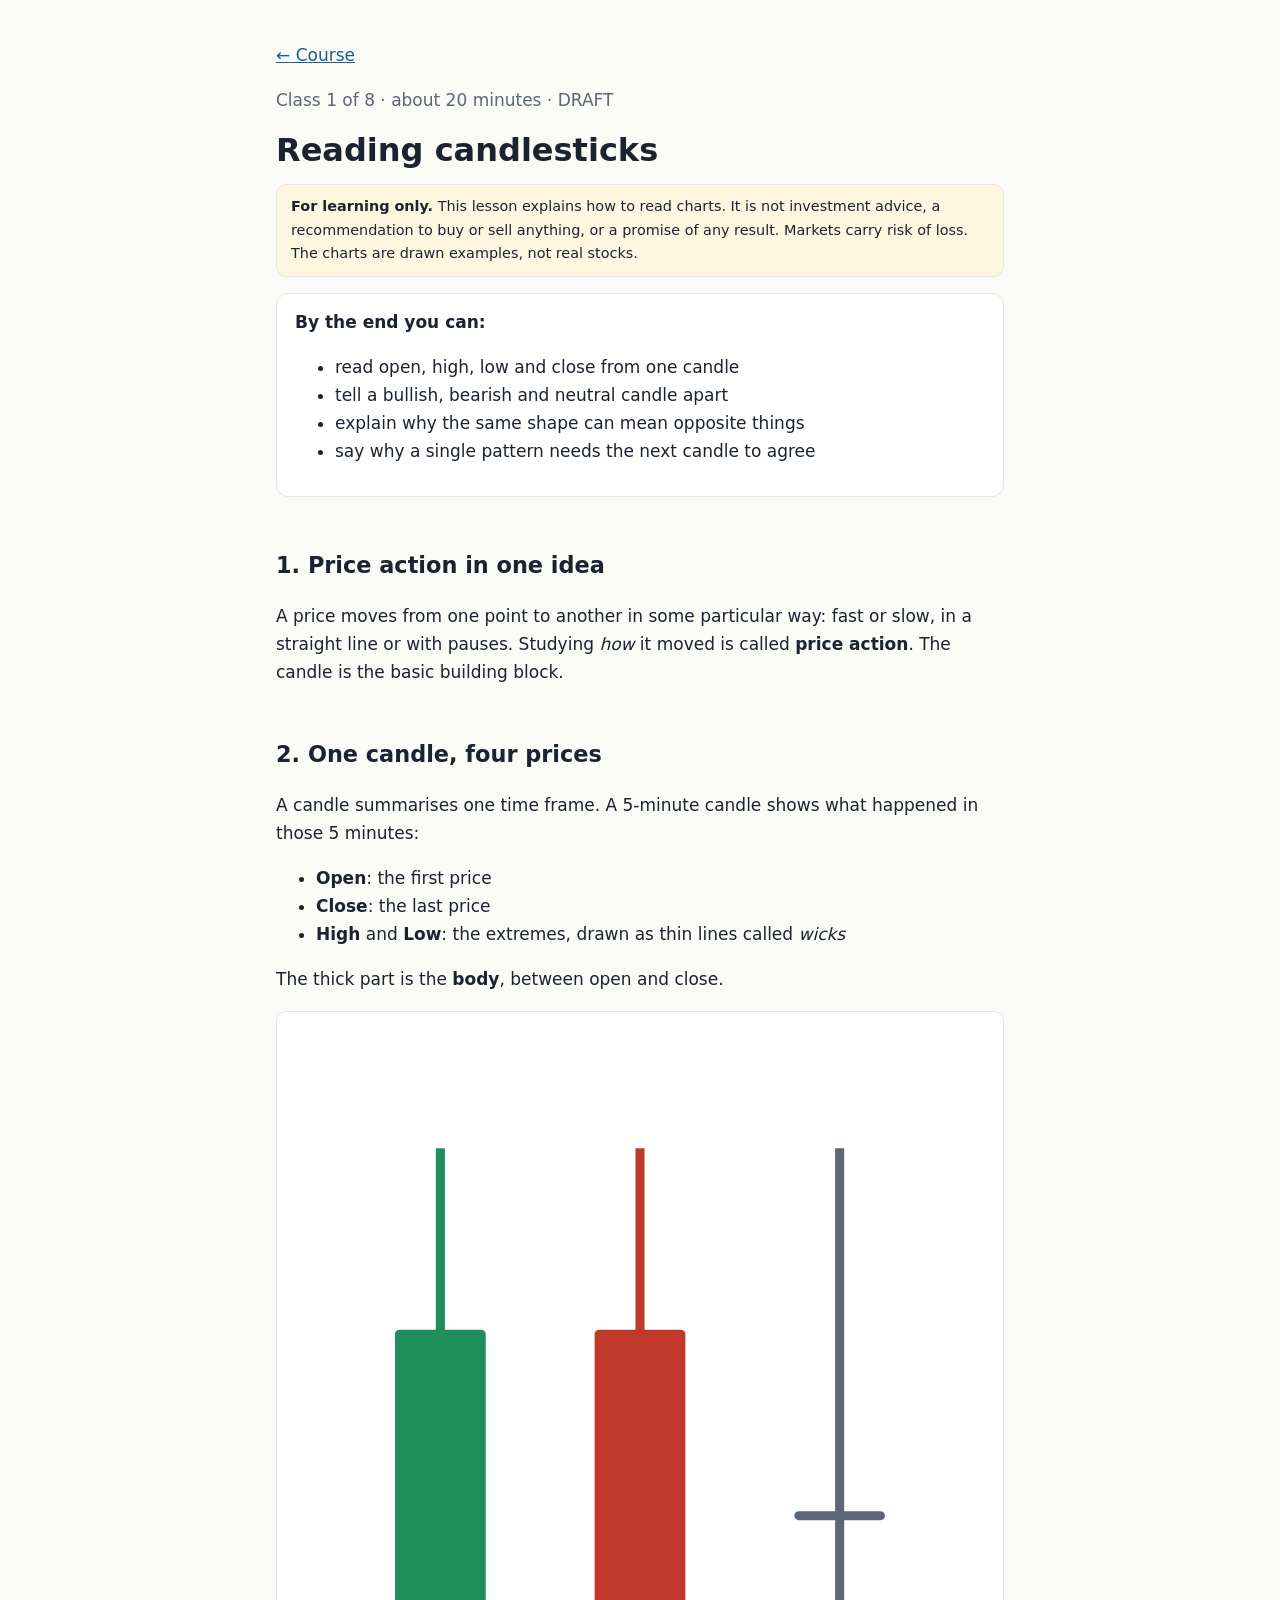
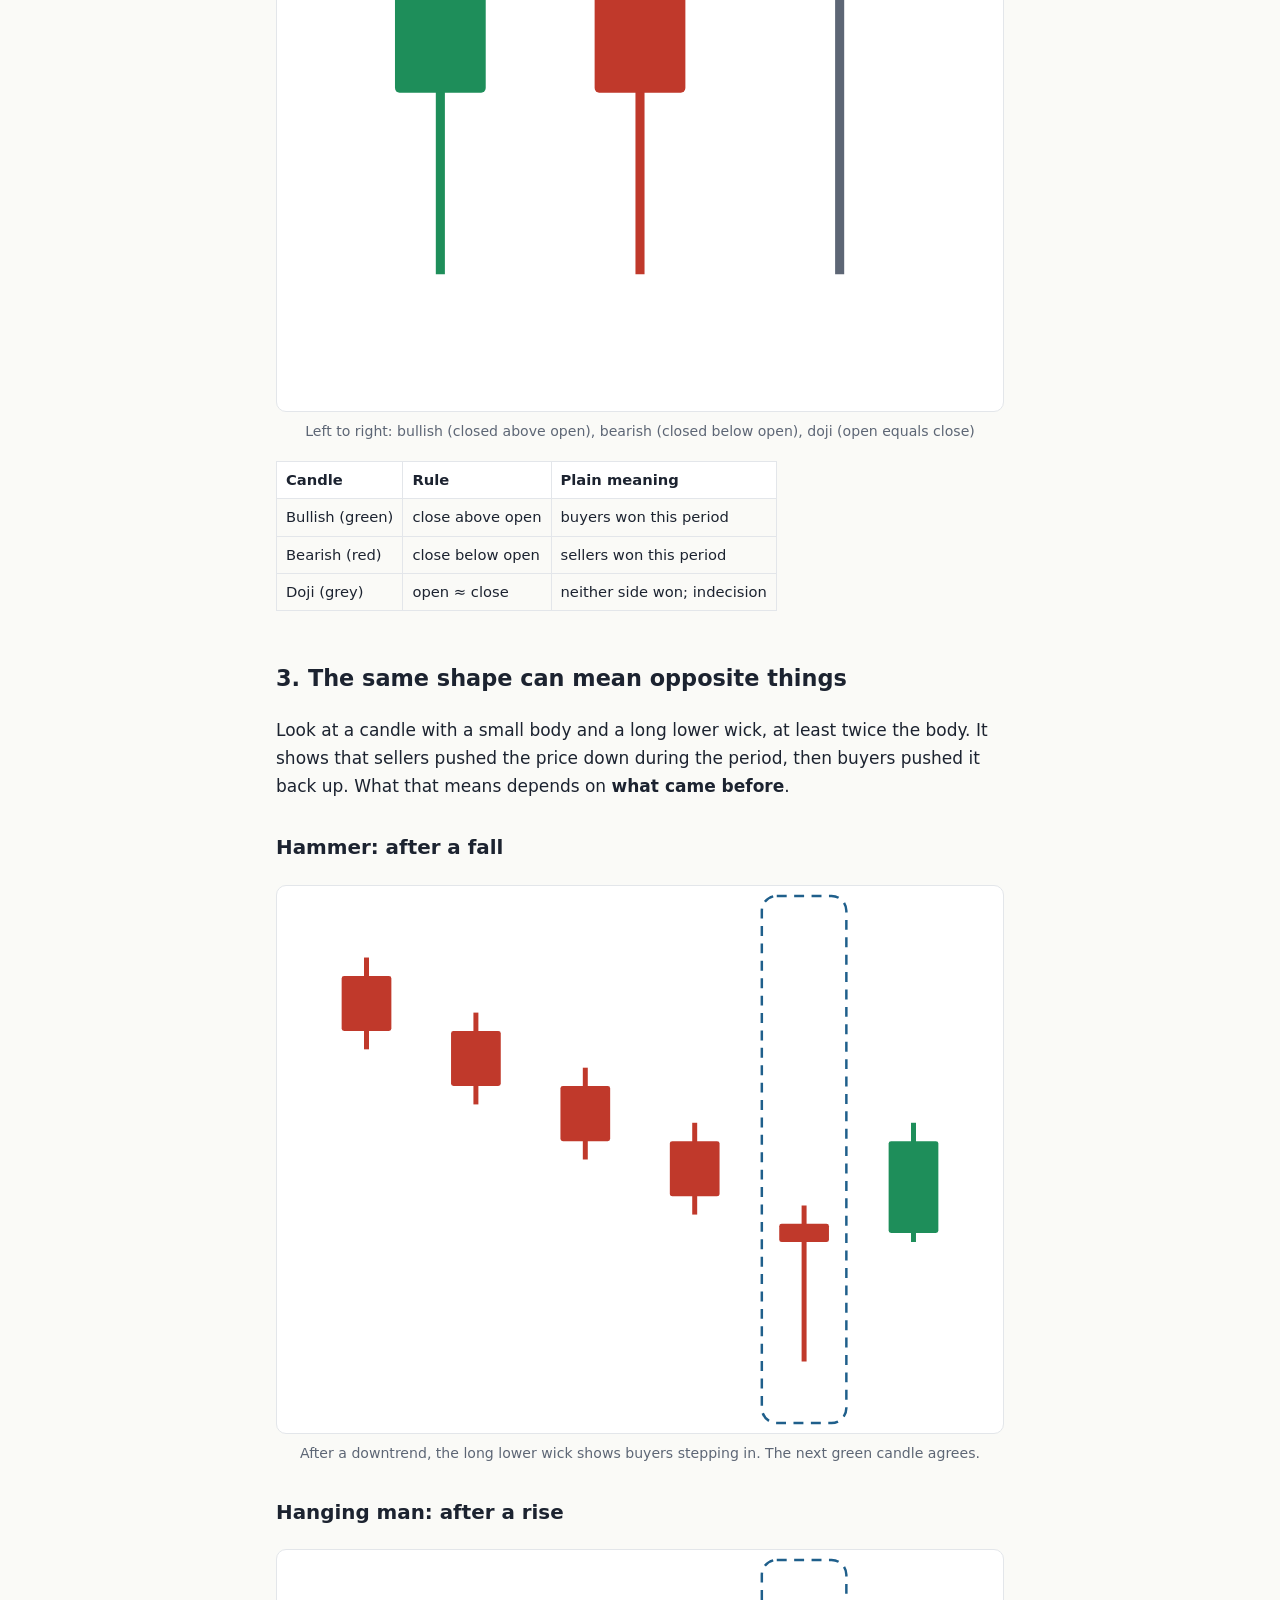
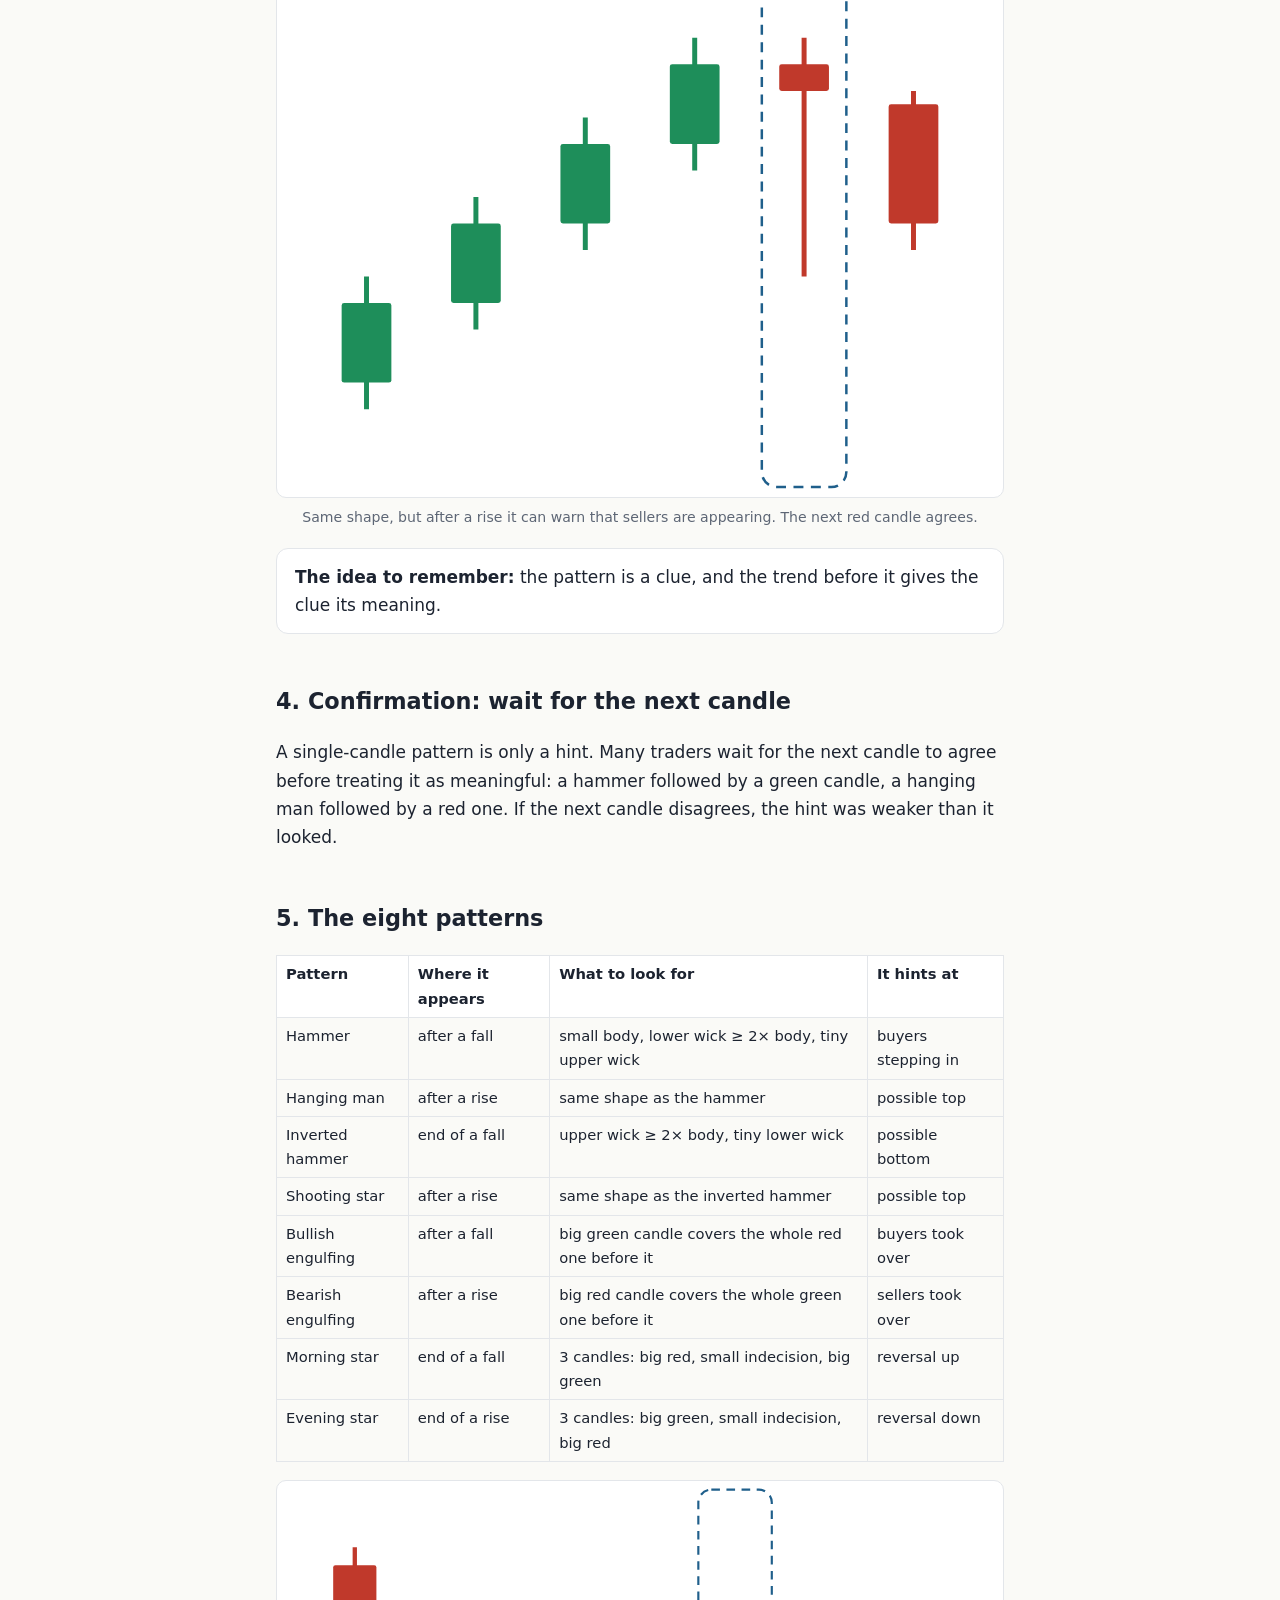
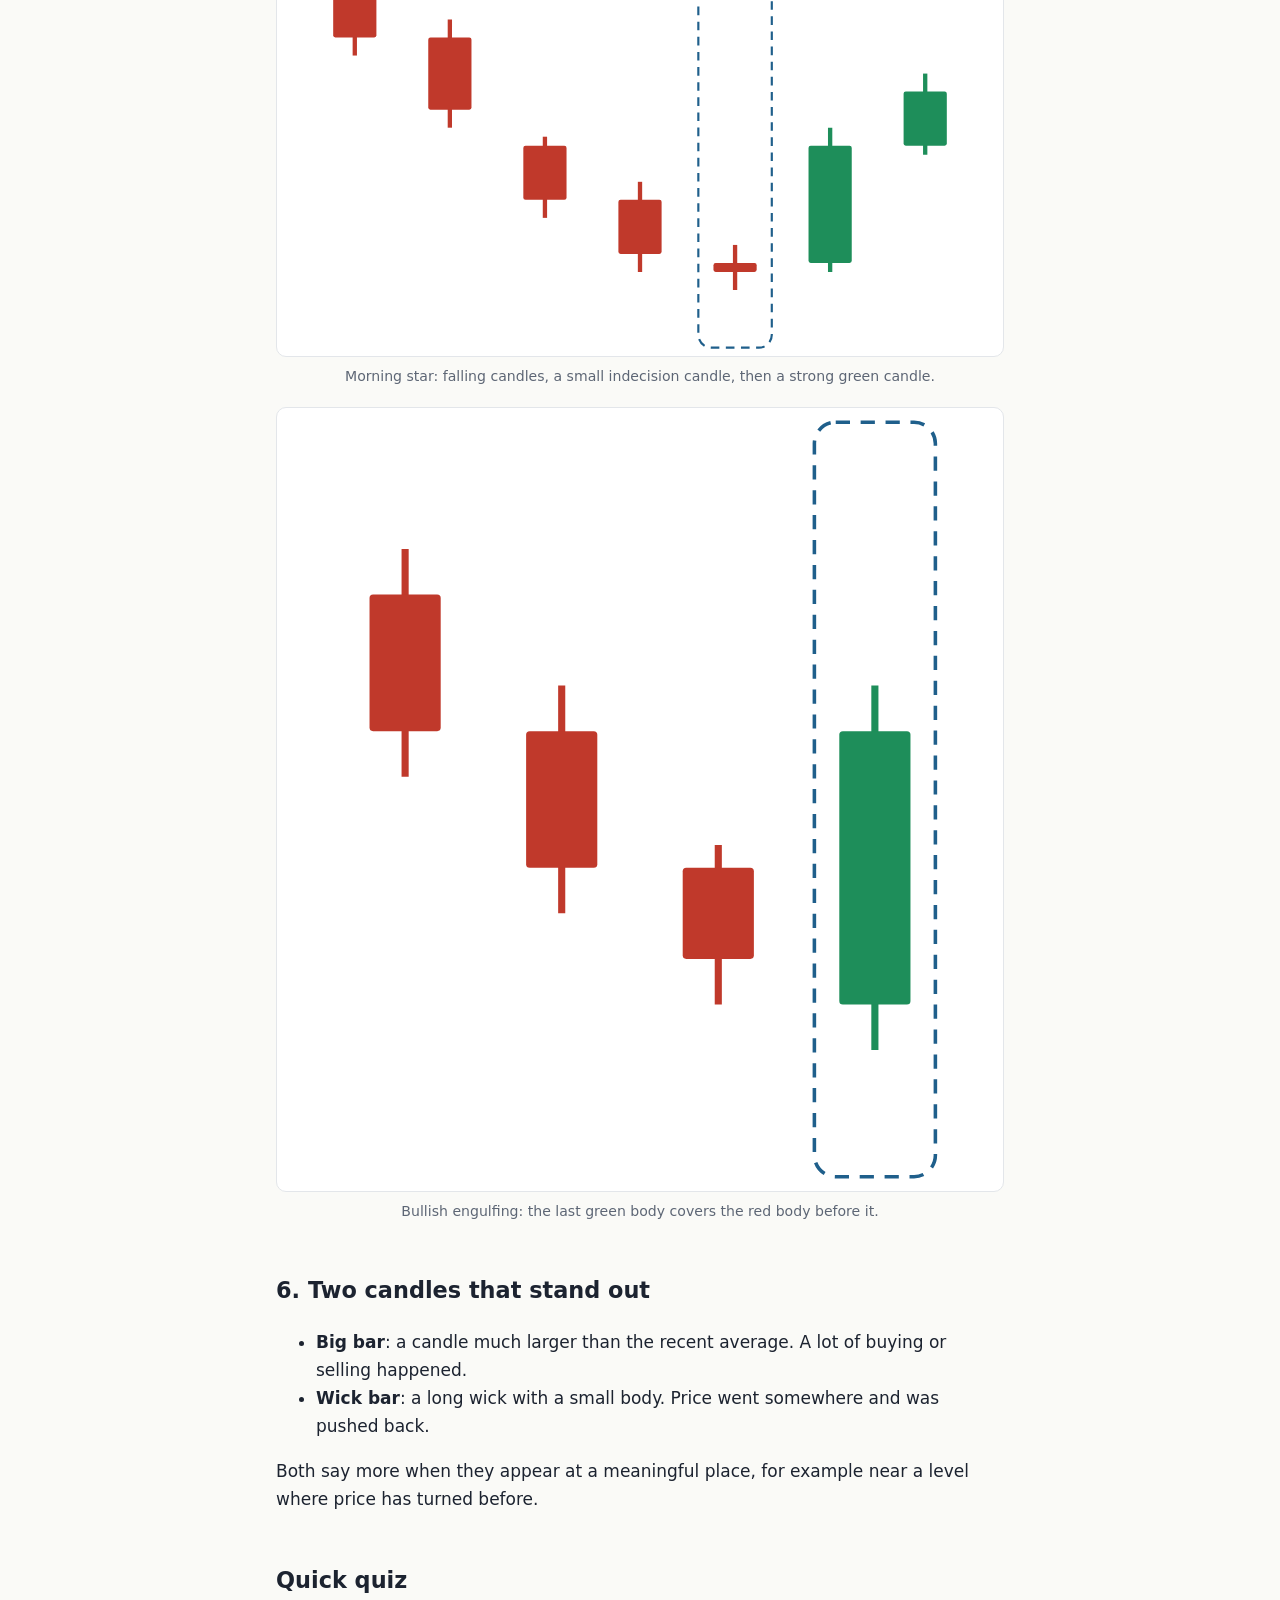
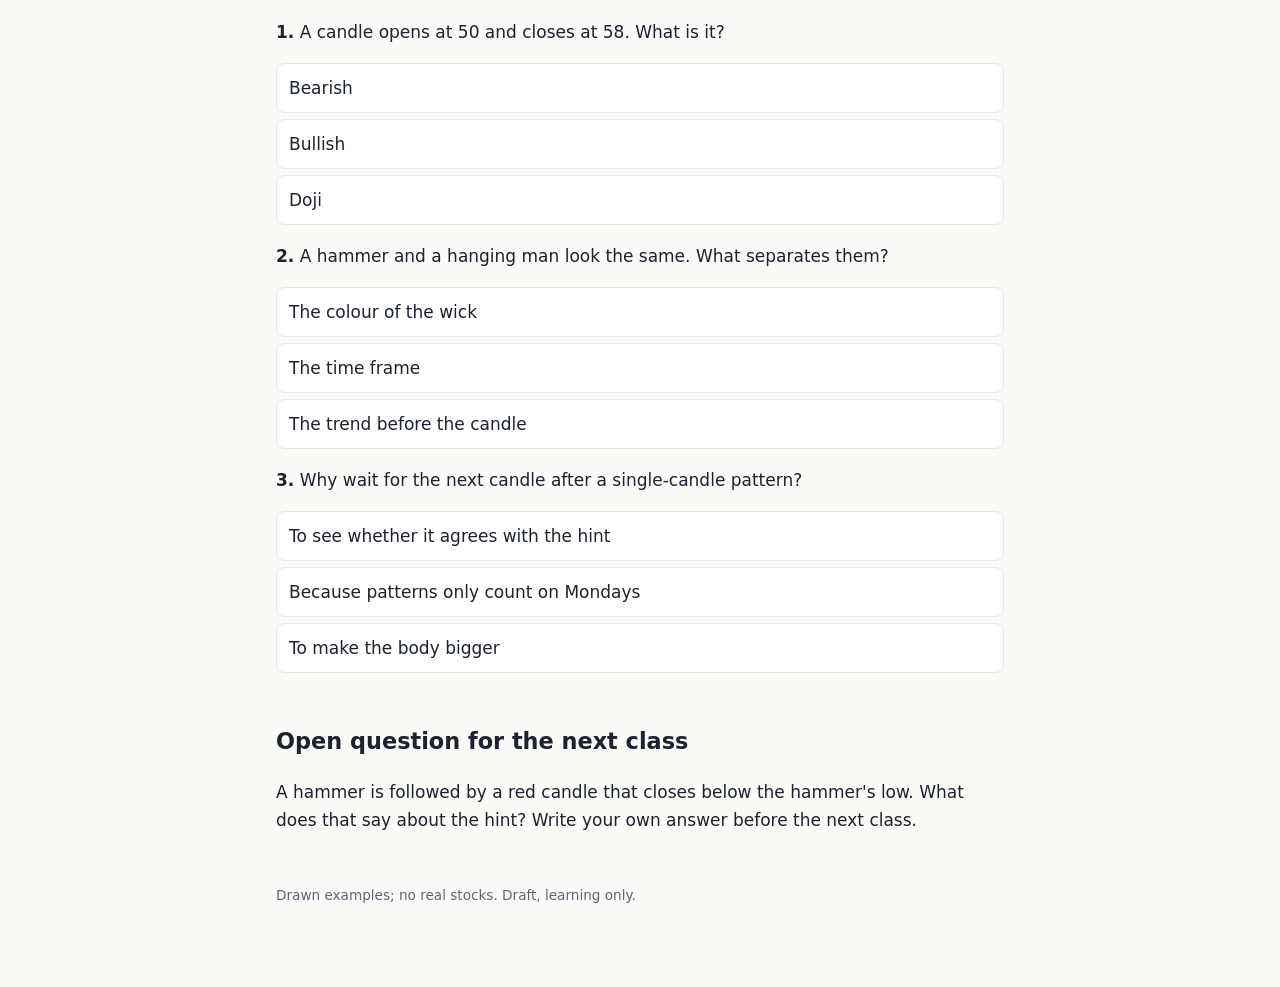
==== class-1.html @ fe9e8332 "Class 1 lesson: reading candlesticks (private draft) Co-Authored-By: Claude Sonnet 5.5 <noreply@anth" ====
<!doctype html><html lang="en"><head><meta charset="utf-8"><meta name="viewport" content="width=device-width,initial-scale=1"><link rel="stylesheet" href="style.css"><title>Class 1: Reading Candlesticks</title></head><body><main>
<p><a href="index.html">← Course</a></p>
<p class="muted">Class 1 of 8 · about 20 minutes · DRAFT</p>
<h1>Reading candlesticks</h1>
<p class="disclaimer"><strong>For learning only.</strong> This lesson explains how to read charts. It is not investment advice, a recommendation to buy or sell anything, or a promise of any result. Markets carry risk of loss. The charts are drawn examples, not real stocks.</p>
<div class="card"><strong>By the end you can:</strong>
<ul><li>read open, high, low and close from one candle</li><li>tell a bullish, bearish and neutral candle apart</li><li>explain why the same shape can mean opposite things</li><li>say why a single pattern needs the next candle to agree</li></ul></div>

<h2>1. Price action in one idea</h2>
<p>A price moves from one point to another in some particular way: fast or slow, in a straight line or with pauses. Studying <em>how</em> it moved is called <strong>price action</strong>. The candle is the basic building block.</p>

<h2>2. One candle, four prices</h2>
<p>A candle summarises one time frame. A 5-minute candle shows what happened in those 5 minutes:</p>
<ul><li><strong>Open</strong>: the first price</li><li><strong>Close</strong>: the last price</li><li><strong>High</strong> and <strong>Low</strong>: the extremes, drawn as thin lines called <em>wicks</em></li></ul>
<p>The thick part is the <strong>body</strong>, between open and close.</p>
<figure><div data-candles="40,70,30,60;60,70,30,40;50,70,30,50" data-label="A bullish, a bearish and a neutral candle"></div>
<figcaption>Left to right: bullish (closed above open), bearish (closed below open), doji (open equals close)</figcaption></figure>
<table><tr><th>Candle</th><th>Rule</th><th>Plain meaning</th></tr>
<tr><td>Bullish (green)</td><td>close above open</td><td>buyers won this period</td></tr>
<tr><td>Bearish (red)</td><td>close below open</td><td>sellers won this period</td></tr>
<tr><td>Doji (grey)</td><td>open ≈ close</td><td>neither side won; indecision</td></tr></table>

<h2>3. The same shape can mean opposite things</h2>
<p>Look at a candle with a small body and a long lower wick, at least twice the body. It shows that sellers pushed the price down during the period, then buyers pushed it back up. What that means depends on <strong>what came before</strong>.</p>
<h3>Hammer: after a fall</h3>
<figure><div data-candles="80,82,72,74;74,76,66,68;68,70,60,62;62,64,54,56;53,55,38,51;52,64,51,62" data-mark="4" data-label="A hammer after a downtrend, then a green confirming candle"></div>
<figcaption>After a downtrend, the long lower wick shows buyers stepping in. The next green candle agrees.</figcaption></figure>
<h3>Hanging man: after a rise</h3>
<figure><div data-candles="40,48,38,46;46,54,44,52;52,60,50,58;58,66,56,64;64,66,48,62;61,62,50,52" data-mark="4" data-label="A hanging man after an uptrend, then a red confirming candle"></div>
<figcaption>Same shape, but after a rise it can warn that sellers are appearing. The next red candle agrees.</figcaption></figure>
<div class="card"><strong>The idea to remember:</strong> the pattern is a clue, and the trend before it gives the clue its meaning.</div>

<h2>4. Confirmation: wait for the next candle</h2>
<p>A single-candle pattern is only a hint. Many traders wait for the next candle to agree before treating it as meaningful: a hammer followed by a green candle, a hanging man followed by a red one. If the next candle disagrees, the hint was weaker than it looked.</p>

<h2>5. The eight patterns</h2>
<table><tr><th>Pattern</th><th>Where it appears</th><th>What to look for</th><th>It hints at</th></tr>
<tr><td>Hammer</td><td>after a fall</td><td>small body, lower wick ≥ 2× body, tiny upper wick</td><td>buyers stepping in</td></tr>
<tr><td>Hanging man</td><td>after a rise</td><td>same shape as the hammer</td><td>possible top</td></tr>
<tr><td>Inverted hammer</td><td>end of a fall</td><td>upper wick ≥ 2× body, tiny lower wick</td><td>possible bottom</td></tr>
<tr><td>Shooting star</td><td>after a rise</td><td>same shape as the inverted hammer</td><td>possible top</td></tr>
<tr><td>Bullish engulfing</td><td>after a fall</td><td>big green candle covers the whole red one before it</td><td>buyers took over</td></tr>
<tr><td>Bearish engulfing</td><td>after a rise</td><td>big red candle covers the whole green one before it</td><td>sellers took over</td></tr>
<tr><td>Morning star</td><td>end of a fall</td><td>3 candles: big red, small indecision, big green</td><td>reversal up</td></tr>
<tr><td>Evening star</td><td>end of a rise</td><td>3 candles: big green, small indecision, big red</td><td>reversal down</td></tr></table>
<figure><div data-candles="78,80,68,70;70,72,60,62;58,59,50,52;52,54,44,46;45,47,42,44;45,60,44,58;58,66,57,64" data-mark="4" data-label="A morning star"></div>
<figcaption>Morning star: falling candles, a small indecision candle, then a strong green candle.</figcaption></figure>
<figure><div data-candles="70,72,62,64;64,66,56,58;58,59,52,54;52,66,50,64" data-mark="3" data-label="Bullish engulfing"></div>
<figcaption>Bullish engulfing: the last green body covers the red body before it.</figcaption></figure>

<h2>6. Two candles that stand out</h2>
<ul><li><strong>Big bar</strong>: a candle much larger than the recent average. A lot of buying or selling happened.</li>
<li><strong>Wick bar</strong>: a long wick with a small body. Price went somewhere and was pushed back.</li></ul>
<p>Both say more when they appear at a meaningful place, for example near a level where price has turned before.</p>

<h2>Quick quiz</h2>
<div class="q" data-answer="1"><p><strong>1.</strong> A candle opens at 50 and closes at 58. What is it?</p><button>Bearish</button><button>Bullish</button><button>Doji</button><p class="why">Close above open means buyers won the period: bullish.</p></div>
<div class="q" data-answer="2"><p><strong>2.</strong> A hammer and a hanging man look the same. What separates them?</p><button>The colour of the wick</button><button>The time frame</button><button>The trend before the candle</button><p class="why">The shape is identical; the trend before it gives it its meaning.</p></div>
<div class="q" data-answer="0"><p><strong>3.</strong> Why wait for the next candle after a single-candle pattern?</p><button>To see whether it agrees with the hint</button><button>Because patterns only count on Mondays</button><button>To make the body bigger</button><p class="why">A single candle is only a hint; the next one tells you whether the market agreed.</p></div>

<h2>Open question for the next class</h2>
<p>A hammer is followed by a red candle that closes below the hammer's low. What does that say about the hint? Write your own answer before the next class.</p>
<footer>Drawn examples; no real stocks. Draft, learning only.</footer>
</main><script src="candles.js"></script></body></html>
---- style.css ----
:root{--bg:#fafaf7;--fg:#1c2330;--muted:#5d6675;--card:#fff;--line:#e3e6ea;--accent:#1f5f8b;--up:#1e8e5a;--down:#c0392b;--warn:#fff6e0}
@media (prefers-color-scheme:dark){:root{--bg:#12161d;--fg:#e8ebf0;--muted:#98a1b0;--card:#1a2029;--line:#2c3440;--accent:#6bb3e0;--up:#3ecf8e;--down:#ff6b5c;--warn:#2b2614}}
*{box-sizing:border-box}
body{margin:0;background:var(--bg);color:var(--fg);font:17px/1.65 system-ui,-apple-system,Segoe UI,sans-serif}
main{max-width:760px;margin:0 auto;padding:24px 16px 80px}
h1{font-size:2rem;line-height:1.2;margin:.2em 0}h2{margin-top:2.2em;font-size:1.4rem}h3{margin-top:1.6em}
a{color:var(--accent)}
.muted{color:var(--muted)}
.disclaimer{background:var(--warn);border:1px solid var(--line);border-radius:10px;padding:10px 14px;font-size:.9rem}
.card{background:var(--card);border:1px solid var(--line);border-radius:12px;padding:14px 18px;margin:16px 0}
.lessons{list-style:none;padding:0}.lessons li{margin:10px 0}
.tag{font-size:.75rem;border:1px solid var(--line);border-radius:99px;padding:1px 8px;color:var(--muted)}
table{border-collapse:collapse;width:100%;font-size:.92rem;display:block;overflow-x:auto}
th,td{border:1px solid var(--line);padding:6px 9px;text-align:left;vertical-align:top}th{background:var(--card)}
figure{margin:18px 0}figcaption{font-size:.88rem;color:var(--muted);text-align:center}
figure svg{width:100%;height:auto;background:var(--card);border:1px solid var(--line);border-radius:10px}
.q{margin:16px 0}.q button{display:block;width:100%;text-align:left;margin:6px 0;padding:10px 12px;border:1px solid var(--line);background:var(--card);color:var(--fg);border-radius:8px;font:inherit;cursor:pointer}
.q button.right{border-color:var(--up);background:color-mix(in srgb,var(--up) 15%,transparent)}
.q button.wrong{border-color:var(--down);background:color-mix(in srgb,var(--down) 15%,transparent)}
.q .why{font-size:.9rem;color:var(--muted);display:none}.q.done .why{display:block}
footer{margin-top:50px;font-size:.85rem;color:var(--muted)}
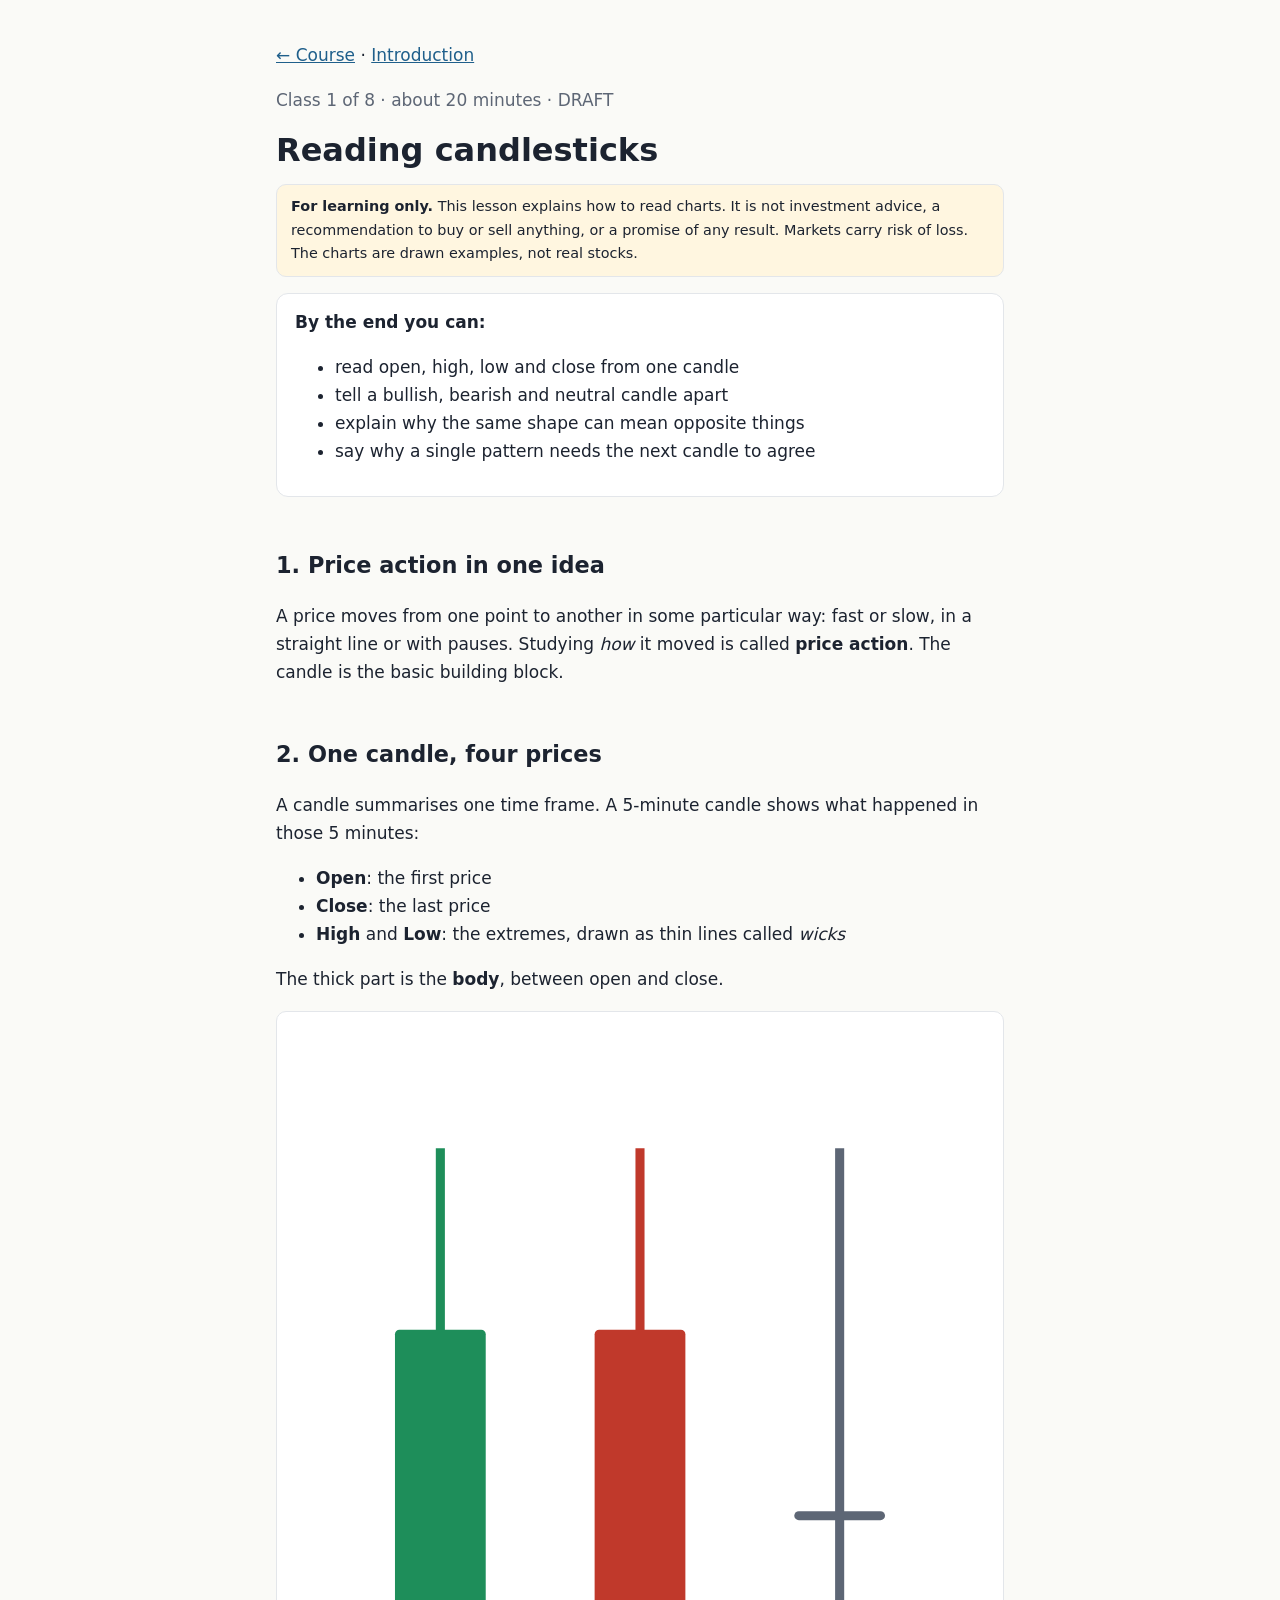
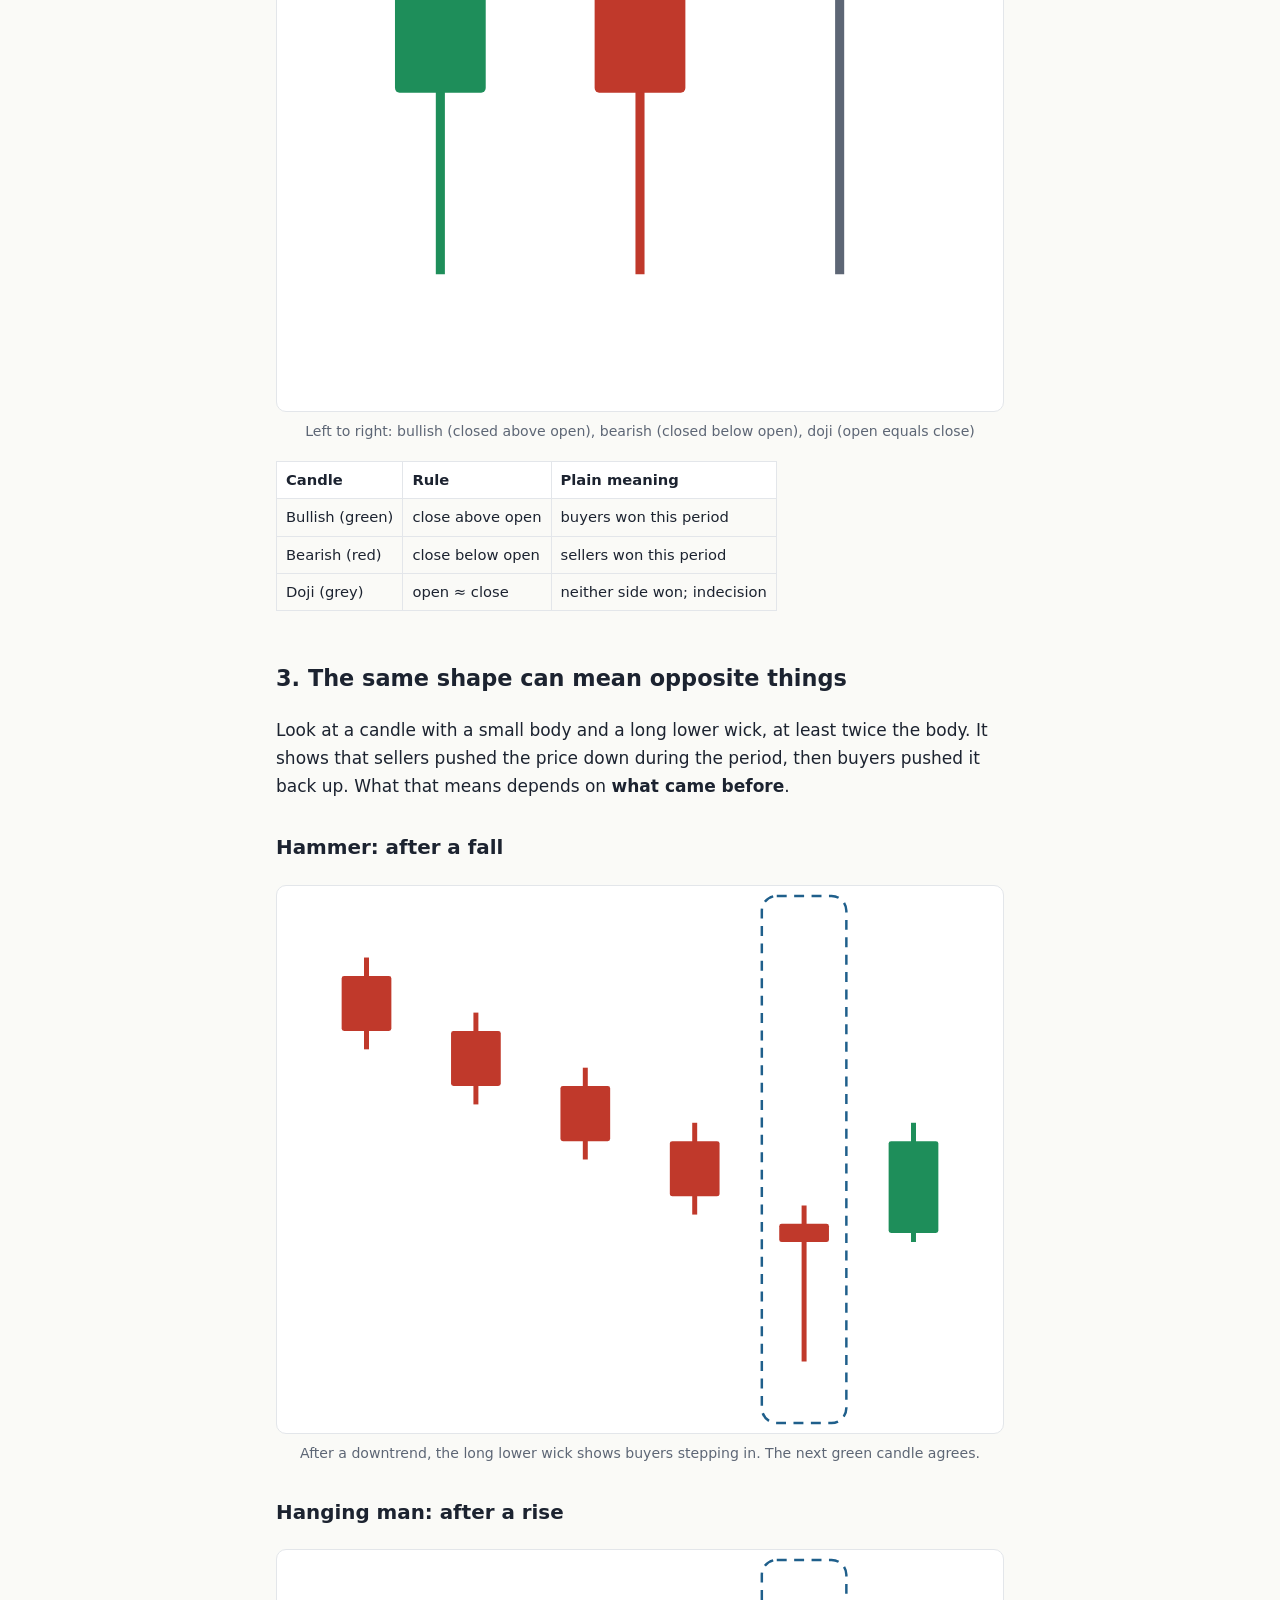
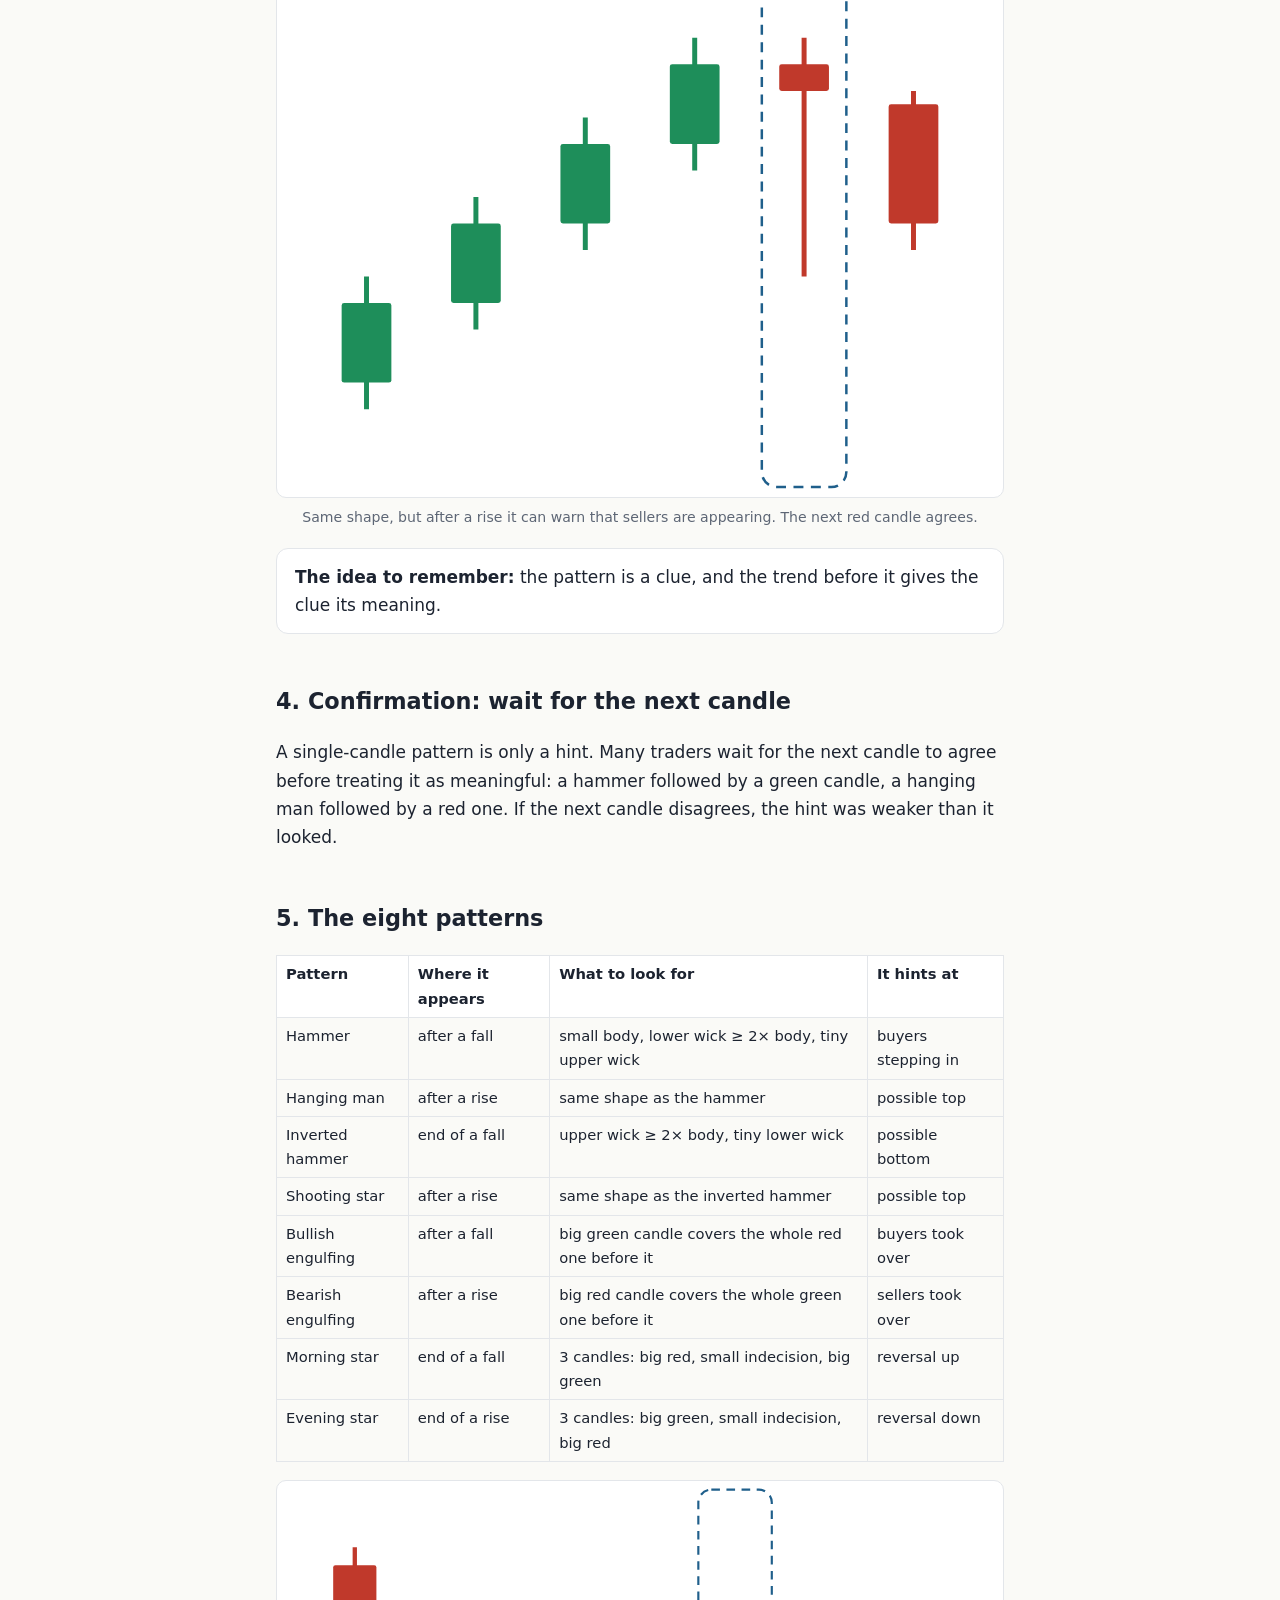
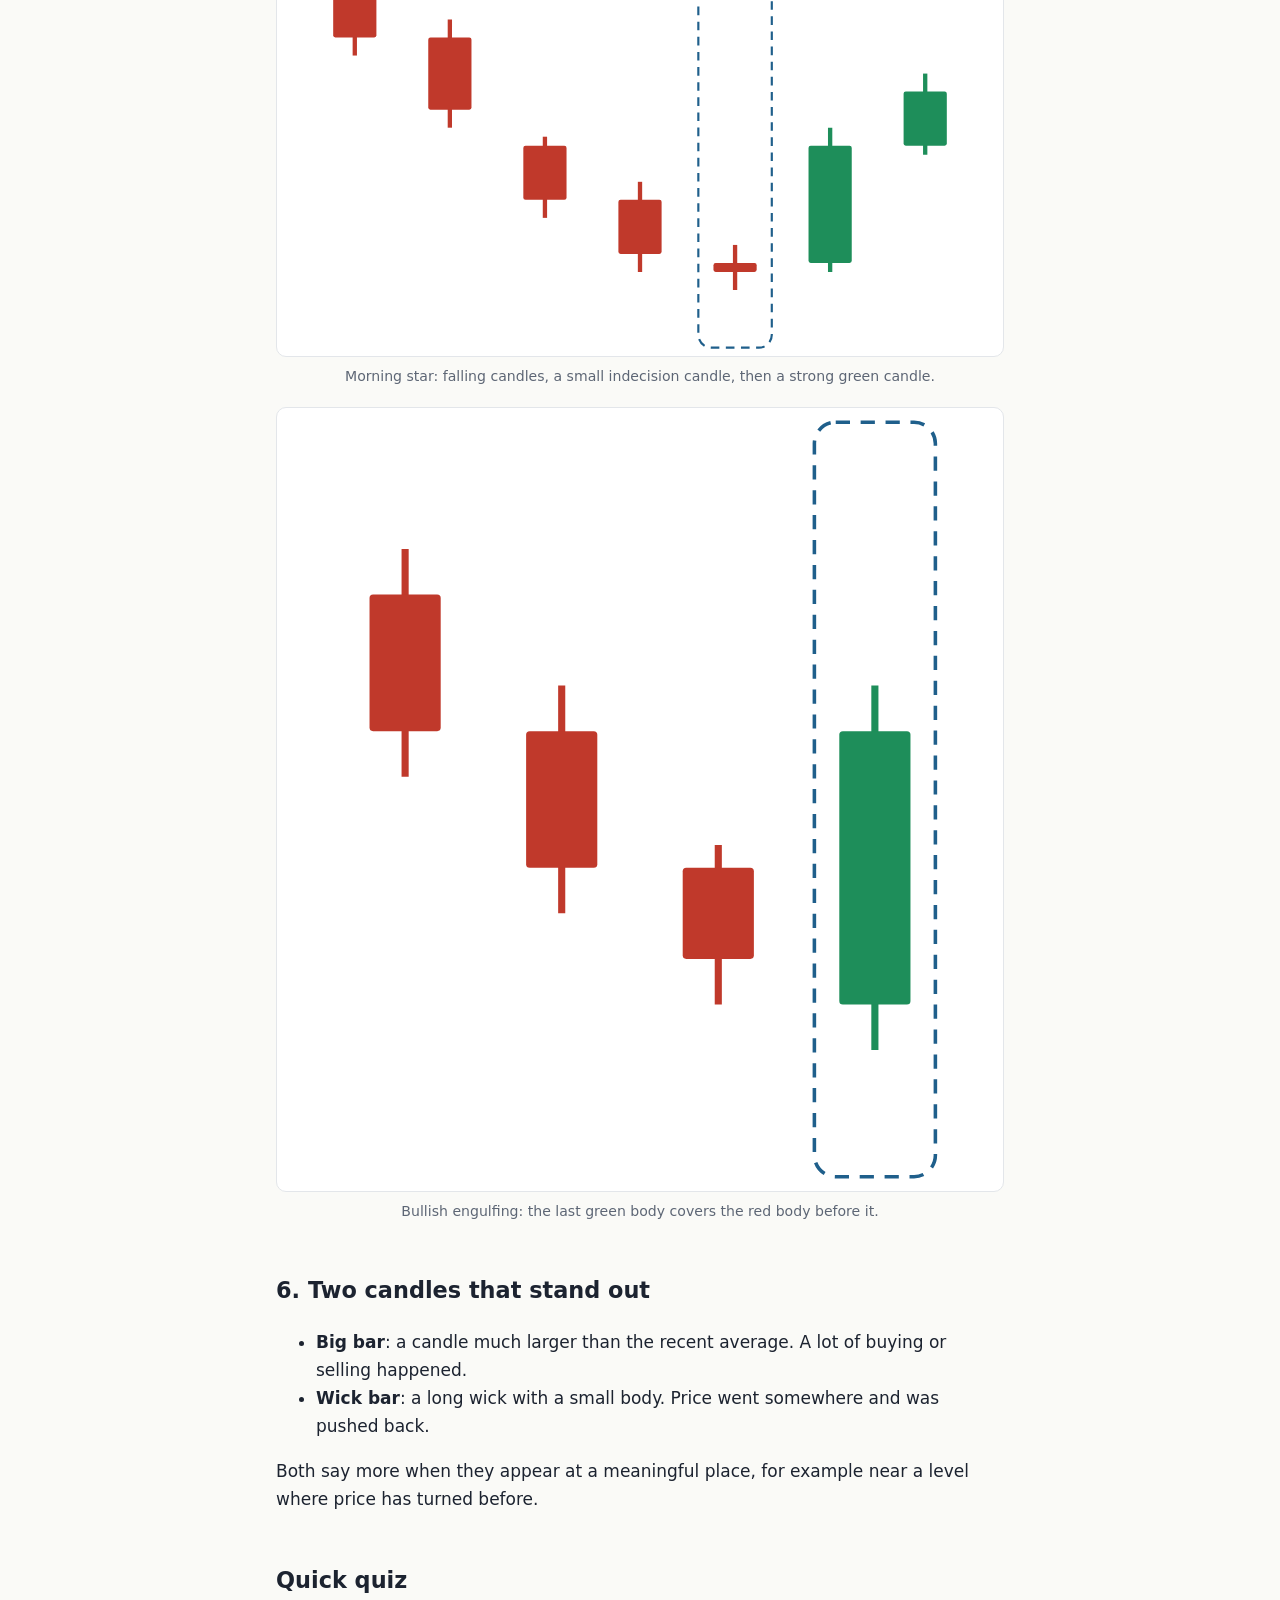
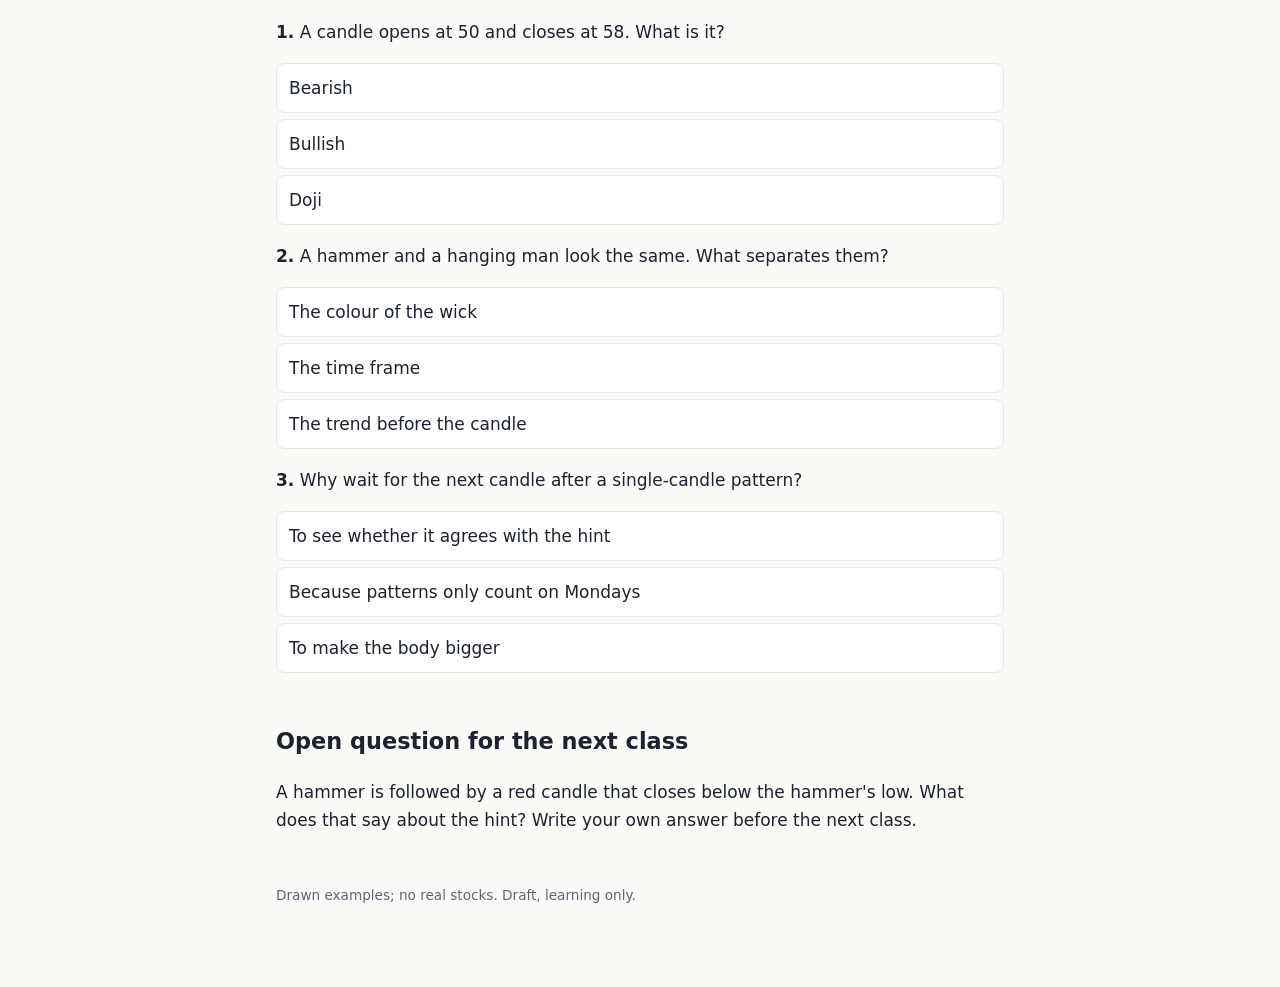
==== commit 9a8bd19b: "Add Start Here introduction page: scope, roadmap, how to study Co-Authored-By: Claude Sonnet 5.5 <no" ====
--- a/class-1.html
+++ b/class-1.html
@@ -1,5 +1,5 @@
 <!doctype html><html lang="en"><head><meta charset="utf-8"><meta name="viewport" content="width=device-width,initial-scale=1"><link rel="stylesheet" href="style.css"><title>Class 1: Reading Candlesticks</title></head><body><main>
-<p><a href="index.html">← Course</a></p>
+<p><a href="index.html">← Course</a> · <a href="start-here.html">Introduction</a></p>
 <p class="muted">Class 1 of 8 · about 20 minutes · DRAFT</p>
 <h1>Reading candlesticks</h1>
 <p class="disclaimer"><strong>For learning only.</strong> This lesson explains how to read charts. It is not investment advice, a recommendation to buy or sell anything, or a promise of any result. Markets carry risk of loss. The charts are drawn examples, not real stocks.</p>
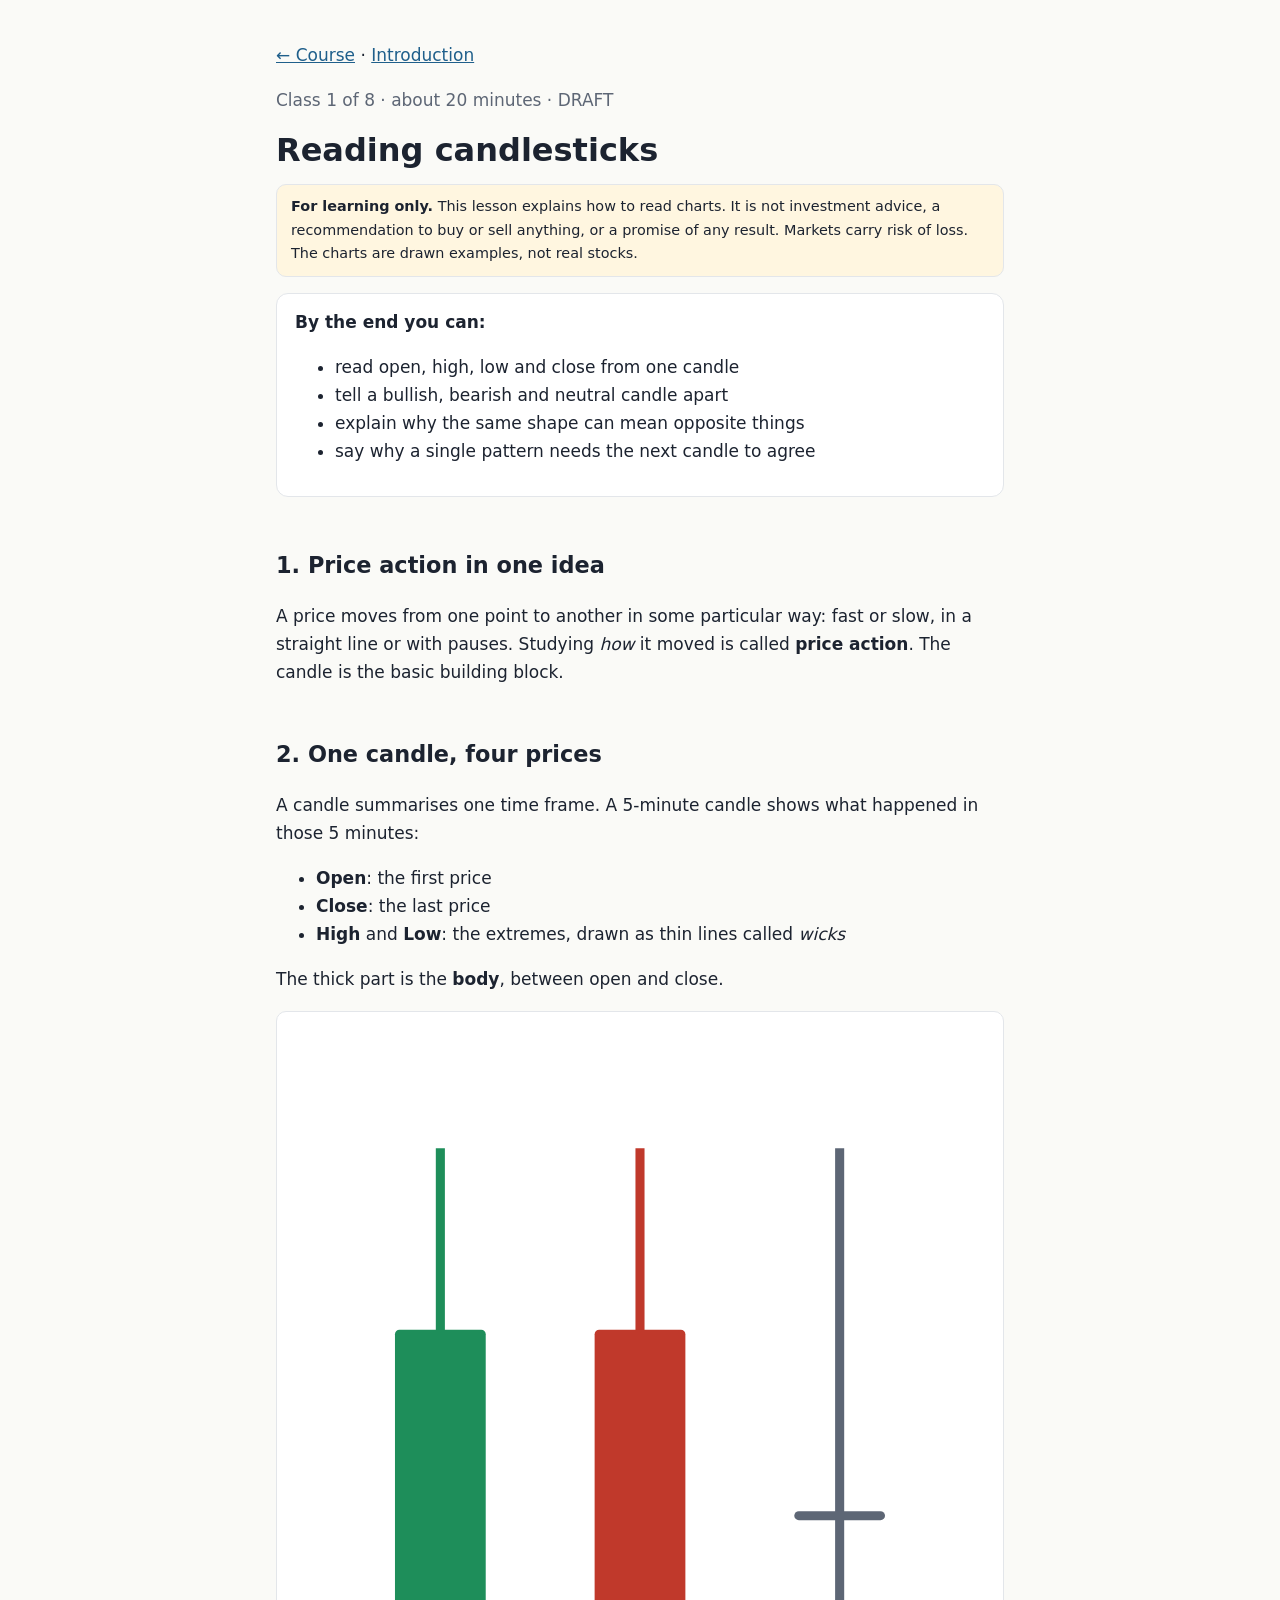
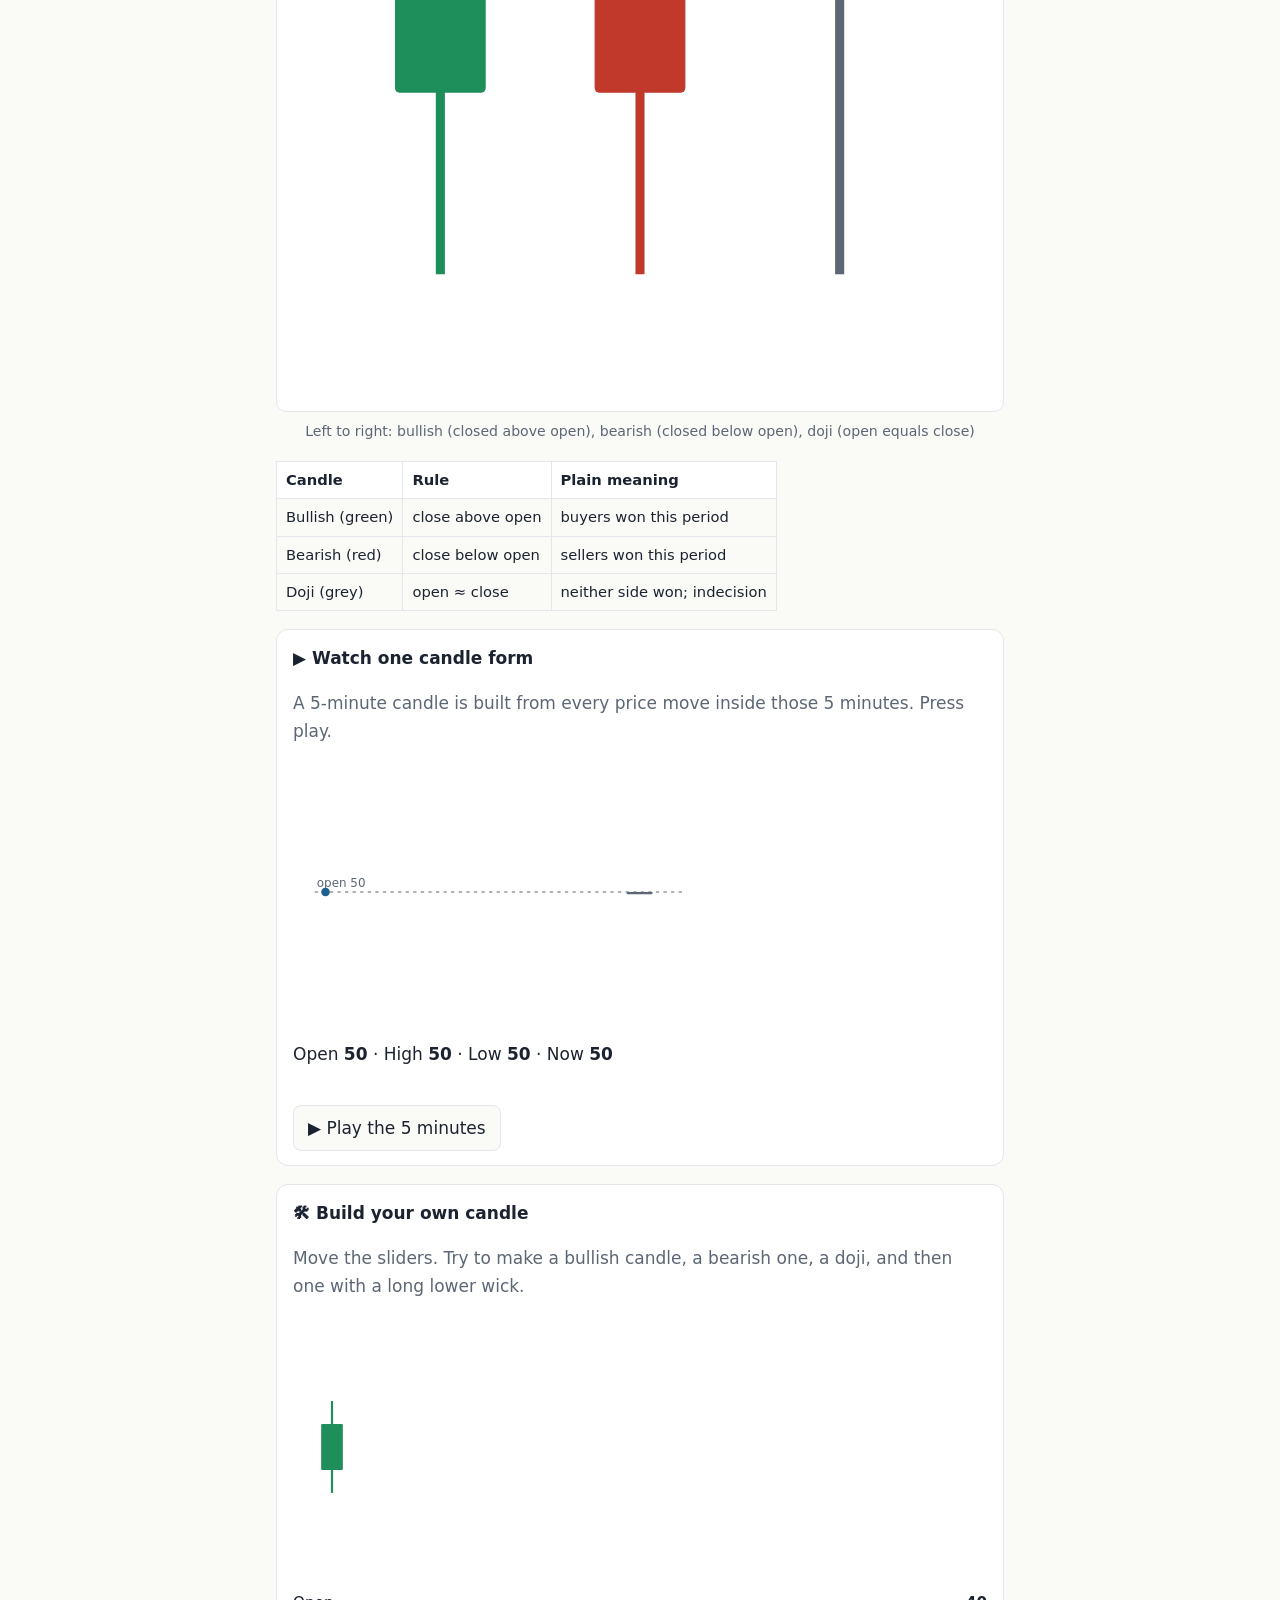
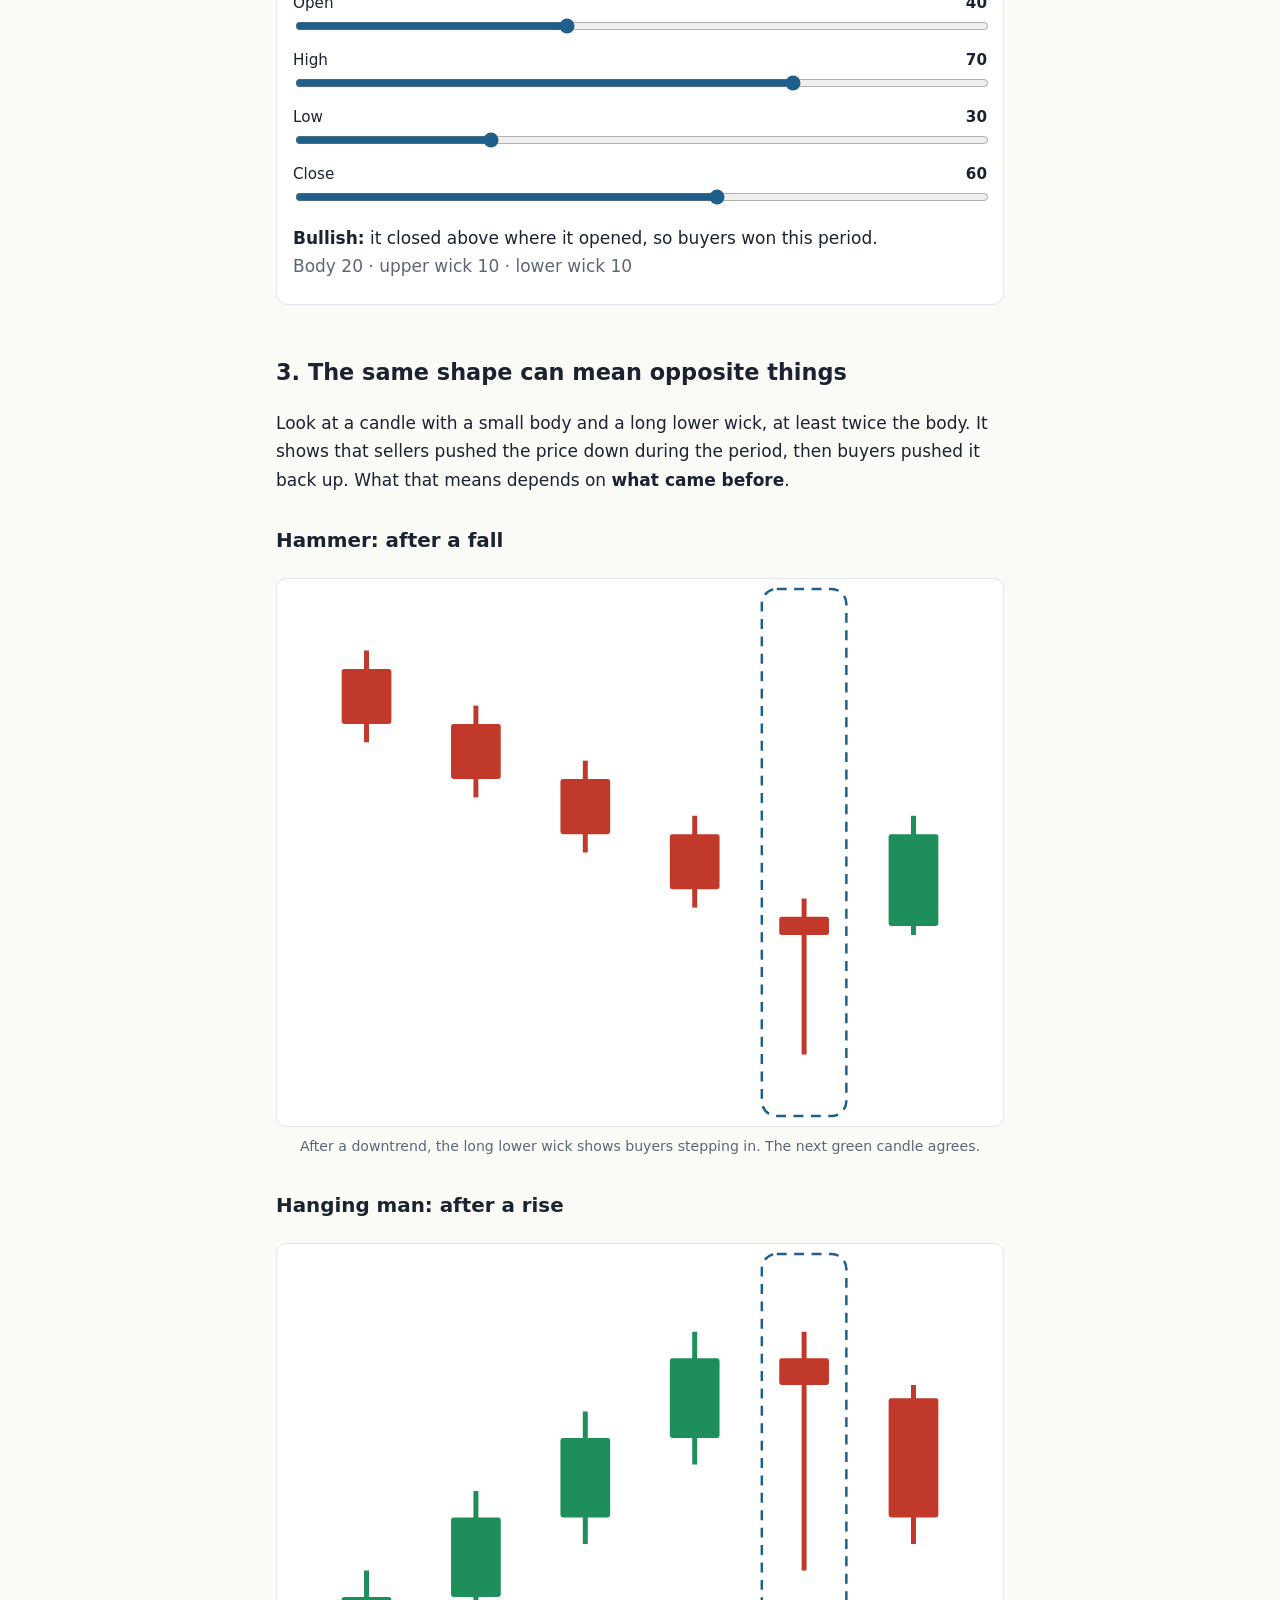
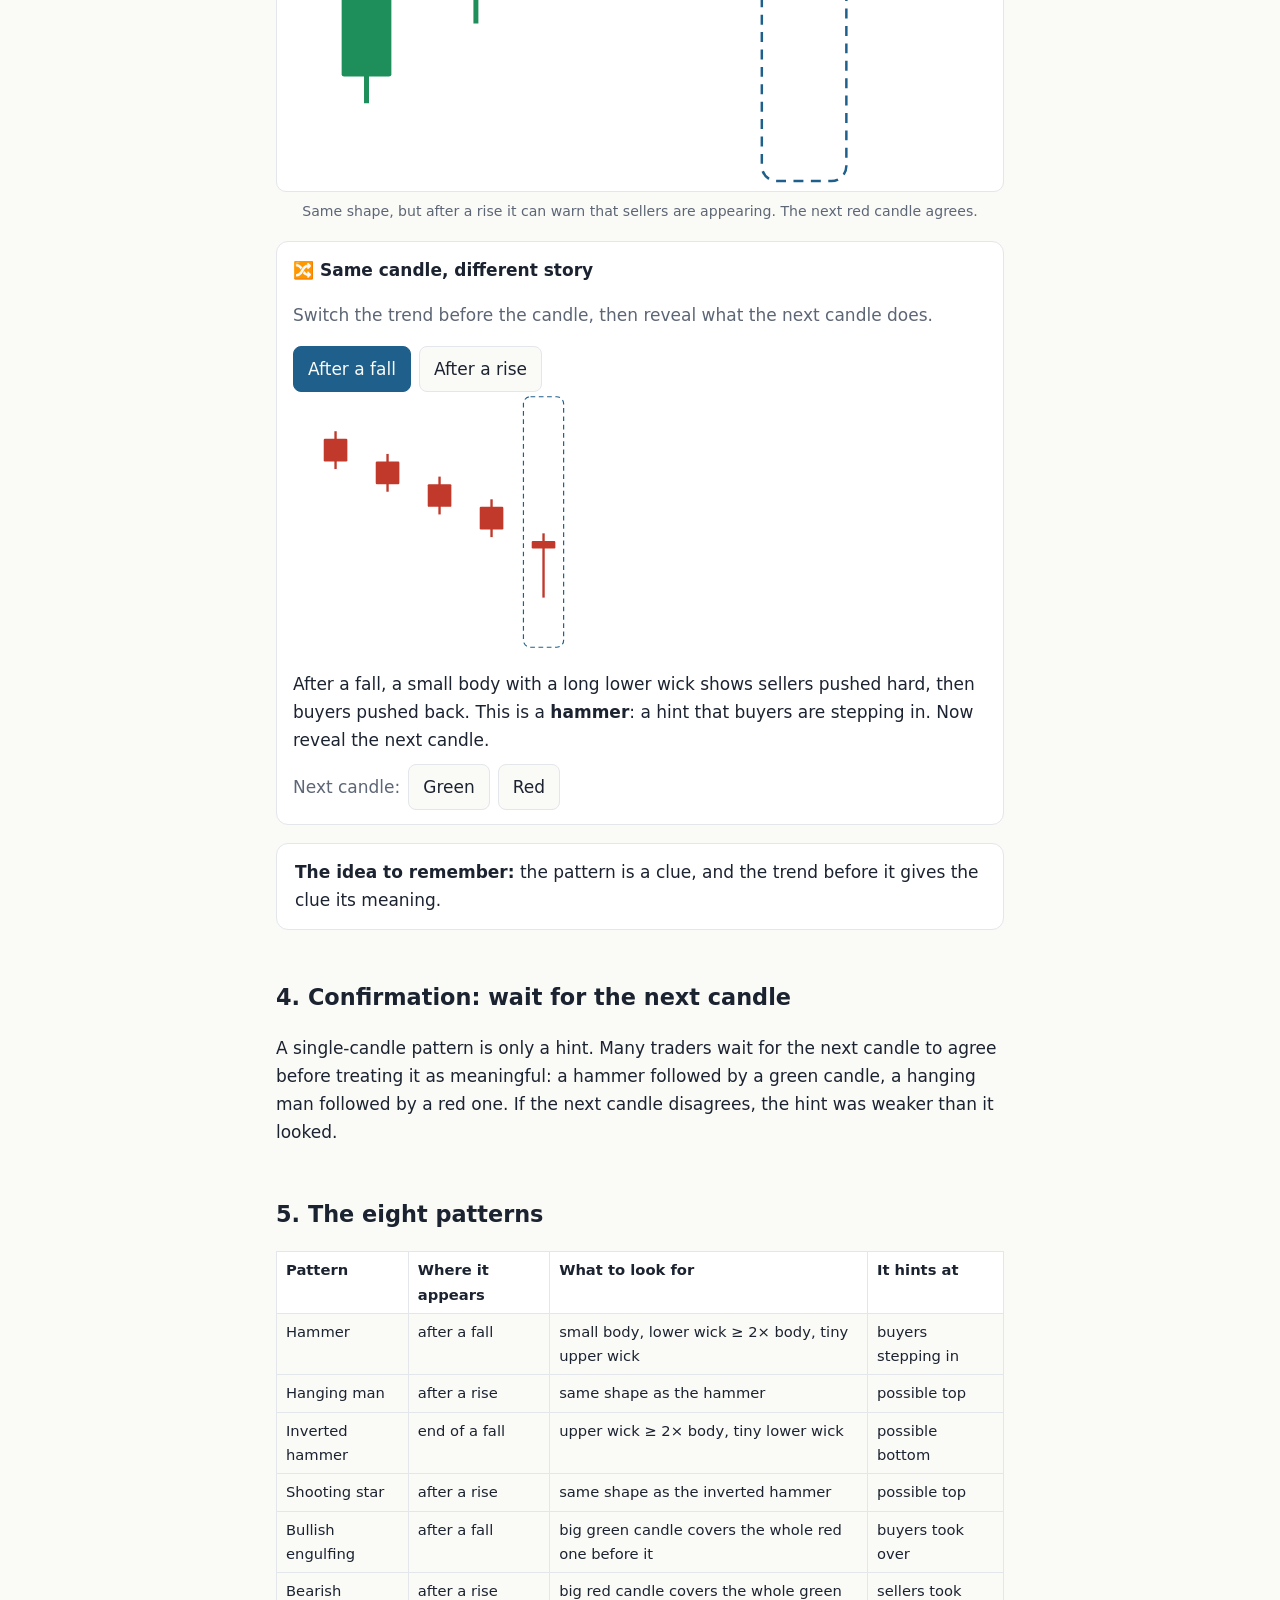
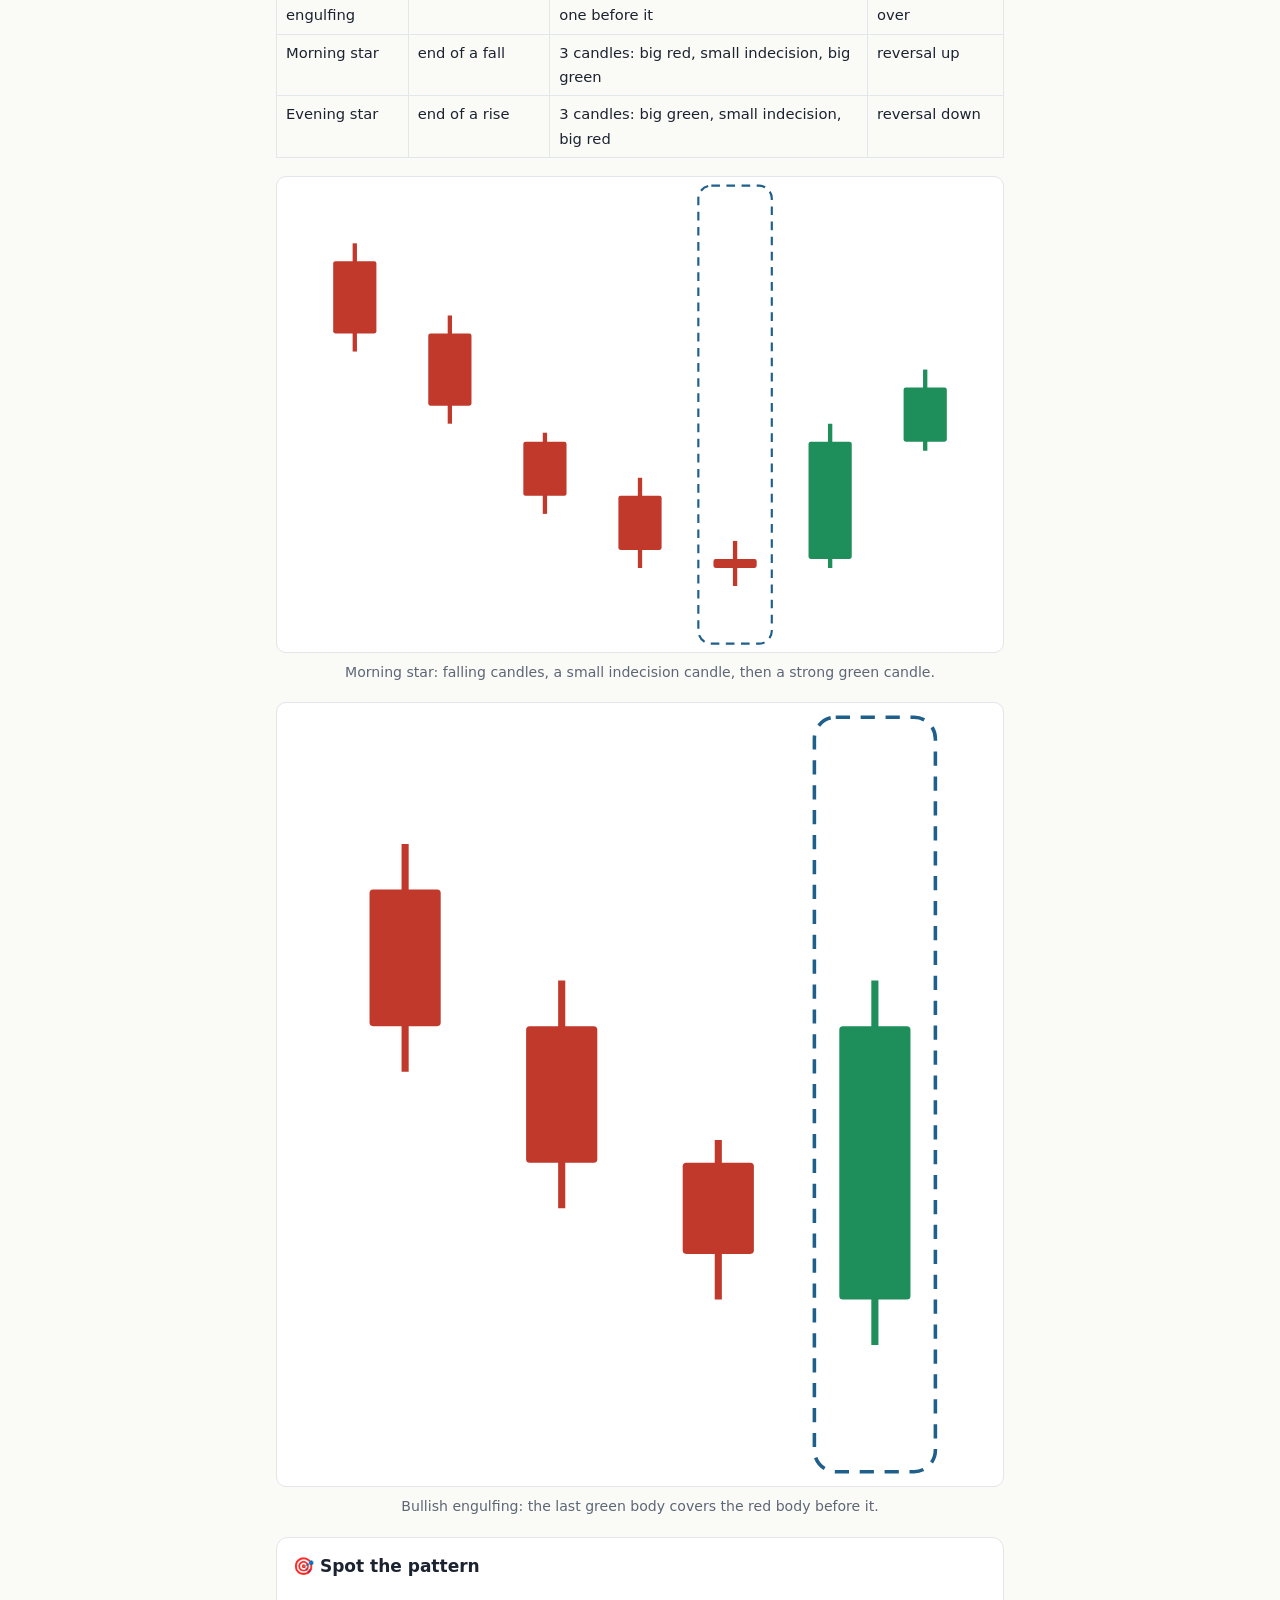
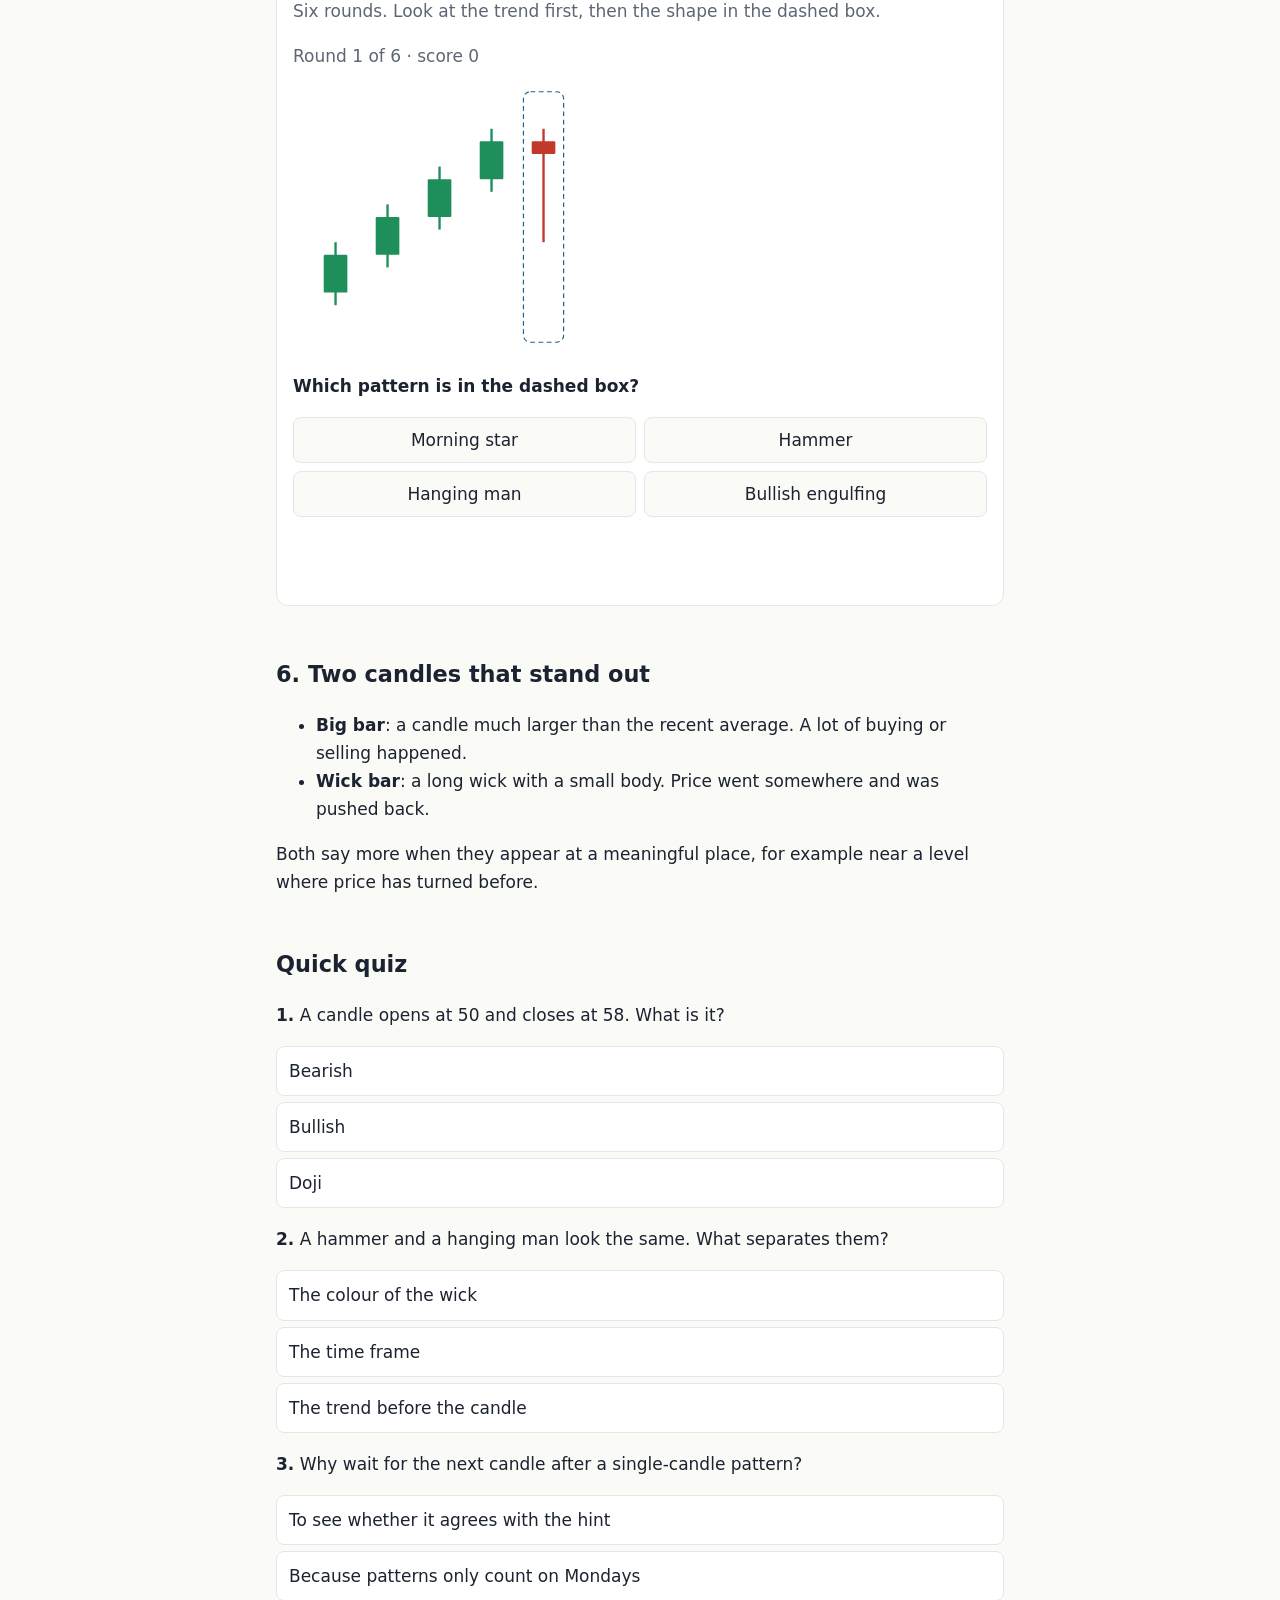
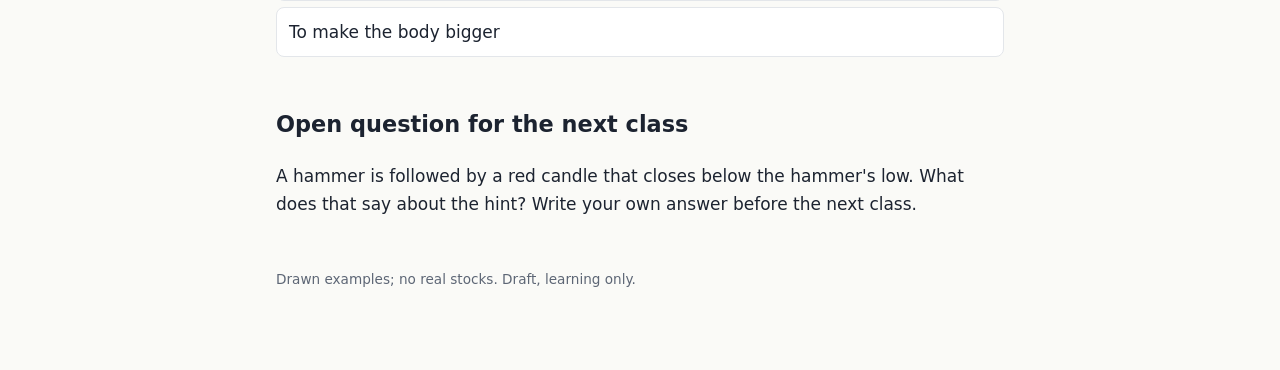
==== commit 81f27fa7: "Class 1: interactive widgets (time-lapse, candle builder, trend toggle, spot-the-pattern) Co-Authore" ====
--- a/class-1.html
+++ b/class-1.html
@@ -1,4 +1,4 @@
-<!doctype html><html lang="en"><head><meta charset="utf-8"><meta name="viewport" content="width=device-width,initial-scale=1"><link rel="stylesheet" href="style.css"><title>Class 1: Reading Candlesticks</title></head><body><main>
+<!doctype html><html lang="en"><head><meta charset="utf-8"><meta name="robots" content="noindex,nofollow"><meta name="viewport" content="width=device-width,initial-scale=1"><link rel="stylesheet" href="style.css"><title>Class 1: Reading Candlesticks</title></head><body><main>
 <p><a href="index.html">← Course</a> · <a href="start-here.html">Introduction</a></p>
 <p class="muted">Class 1 of 8 · about 20 minutes · DRAFT</p>
 <h1>Reading candlesticks</h1>
@@ -19,6 +19,8 @@
 <tr><td>Bullish (green)</td><td>close above open</td><td>buyers won this period</td></tr>
 <tr><td>Bearish (red)</td><td>close below open</td><td>sellers won this period</td></tr>
 <tr><td>Doji (grey)</td><td>open ≈ close</td><td>neither side won; indecision</td></tr></table>
+<div class="widget"><h4>▶ Watch one candle form</h4><p class="muted">A 5-minute candle is built from every price move inside those 5 minutes. Press play.</p><div data-widget="timelapse"></div></div>
+<div class="widget"><h4>🛠 Build your own candle</h4><p class="muted">Move the sliders. Try to make a bullish candle, a bearish one, a doji, and then one with a long lower wick.</p><div data-widget="builder"></div></div>
 
 <h2>3. The same shape can mean opposite things</h2>
 <p>Look at a candle with a small body and a long lower wick, at least twice the body. It shows that sellers pushed the price down during the period, then buyers pushed it back up. What that means depends on <strong>what came before</strong>.</p>
@@ -28,6 +30,7 @@
 <h3>Hanging man: after a rise</h3>
 <figure><div data-candles="40,48,38,46;46,54,44,52;52,60,50,58;58,66,56,64;64,66,48,62;61,62,50,52" data-mark="4" data-label="A hanging man after an uptrend, then a red confirming candle"></div>
 <figcaption>Same shape, but after a rise it can warn that sellers are appearing. The next red candle agrees.</figcaption></figure>
+<div class="widget"><h4>🔀 Same candle, different story</h4><p class="muted">Switch the trend before the candle, then reveal what the next candle does.</p><div data-widget="trend"></div></div>
 <div class="card"><strong>The idea to remember:</strong> the pattern is a clue, and the trend before it gives the clue its meaning.</div>
 
 <h2>4. Confirmation: wait for the next candle</h2>
@@ -48,6 +51,8 @@
 <figure><div data-candles="70,72,62,64;64,66,56,58;58,59,52,54;52,66,50,64" data-mark="3" data-label="Bullish engulfing"></div>
 <figcaption>Bullish engulfing: the last green body covers the red body before it.</figcaption></figure>
 
+<div class="widget"><h4>🎯 Spot the pattern</h4><p class="muted">Six rounds. Look at the trend first, then the shape in the dashed box.</p><div data-widget="spotter"></div></div>
+
 <h2>6. Two candles that stand out</h2>
 <ul><li><strong>Big bar</strong>: a candle much larger than the recent average. A lot of buying or selling happened.</li>
 <li><strong>Wick bar</strong>: a long wick with a small body. Price went somewhere and was pushed back.</li></ul>
--- a/style.css
+++ b/style.css
@@ -19,3 +19,17 @@
 .q button.wrong{border-color:var(--down);background:color-mix(in srgb,var(--down) 15%,transparent)}
 .q .why{font-size:.9rem;color:var(--muted);display:none}.q.done .why{display:block}
 footer{margin-top:50px;font-size:.85rem;color:var(--muted)}
+.widget{background:var(--card);border:1px solid var(--line);border-radius:12px;padding:14px 16px;margin:18px 0}
+.widget h4{margin:0 0 8px}.widget .fig svg{border:0;background:transparent;max-height:260px}
+.ctl label{display:block;margin:6px 0;font-size:.95rem}.ctl output{float:right;font-weight:600}
+.ctl input[type=range]{width:100%;accent-color:var(--accent)}
+.ctl.row{display:flex;gap:8px;align-items:center;flex-wrap:wrap}
+.btn{font:inherit;border:1px solid var(--line);background:var(--bg);color:var(--fg);border-radius:8px;padding:8px 14px;cursor:pointer}
+.btn:hover{border-color:var(--accent)}.btn.on{background:var(--accent);color:var(--bg);border-color:var(--accent)}
+.btn.right{border-color:var(--up);background:color-mix(in srgb,var(--up) 18%,transparent)}.btn.wrong{border-color:var(--down);background:color-mix(in srgb,var(--down) 18%,transparent)}
+.btn:disabled{cursor:default;opacity:1}
+.opts{display:grid;grid-template-columns:1fr 1fr;gap:8px}@media(max-width:480px){.opts{grid-template-columns:1fr}}
+.readout{min-height:3.2em;margin:10px 0}
+.pop{animation:pop .45s ease-out;transform-origin:bottom}
+@keyframes pop{from{opacity:0;transform:translateY(-14px)}to{opacity:1;transform:none}}
+@media(prefers-reduced-motion:reduce){.pop{animation:none}}
